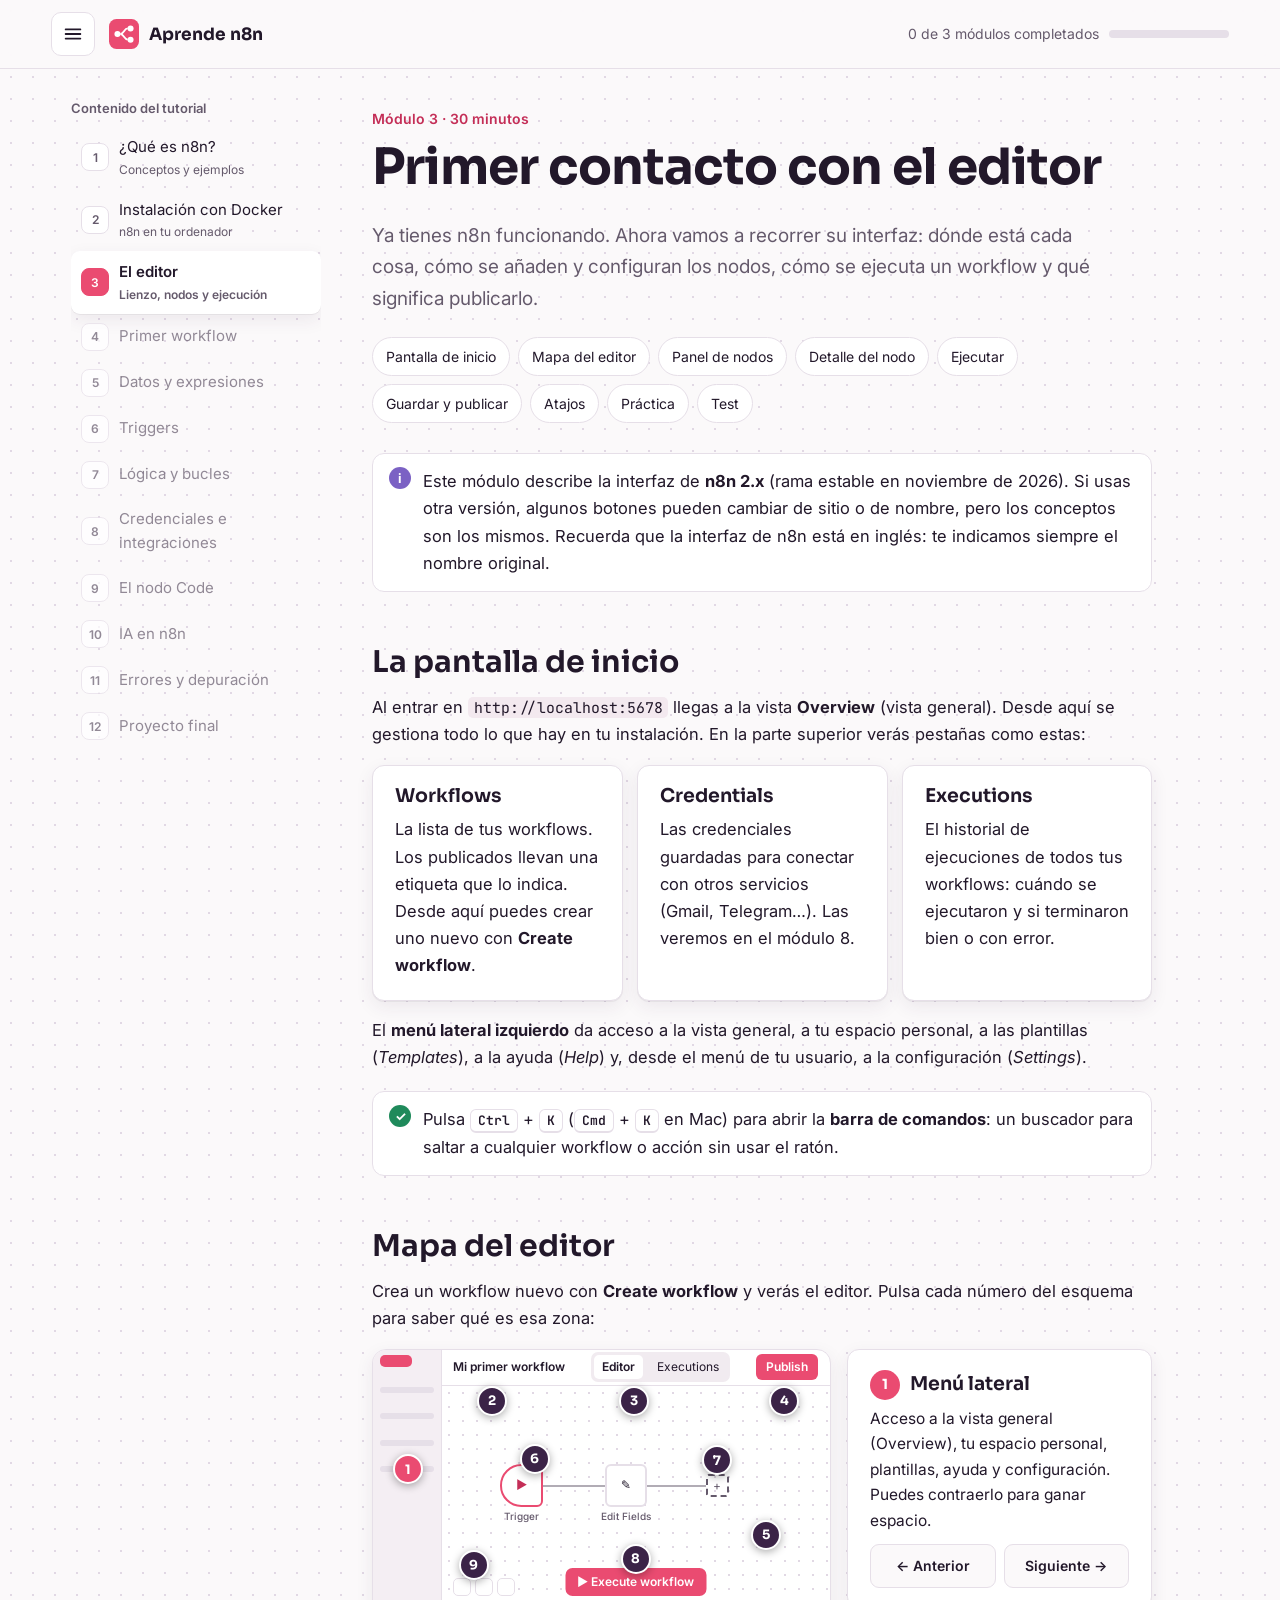
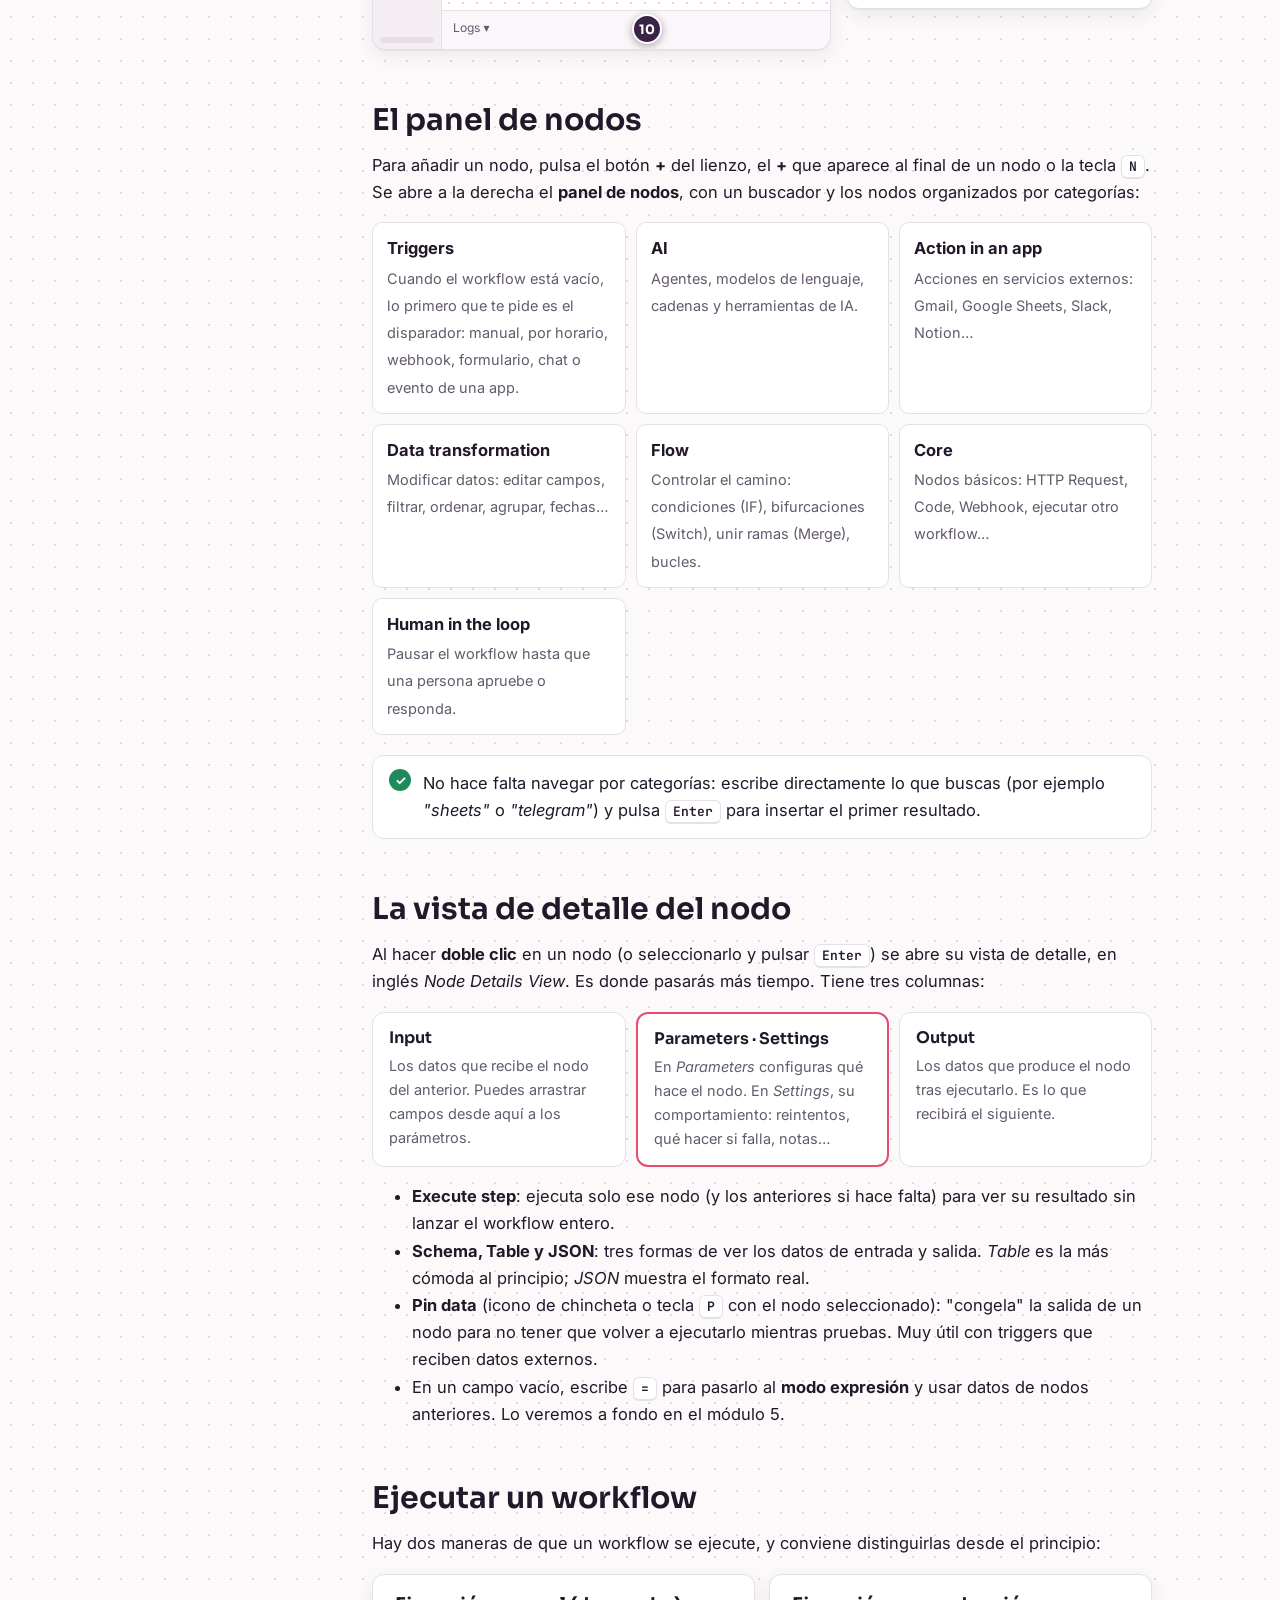
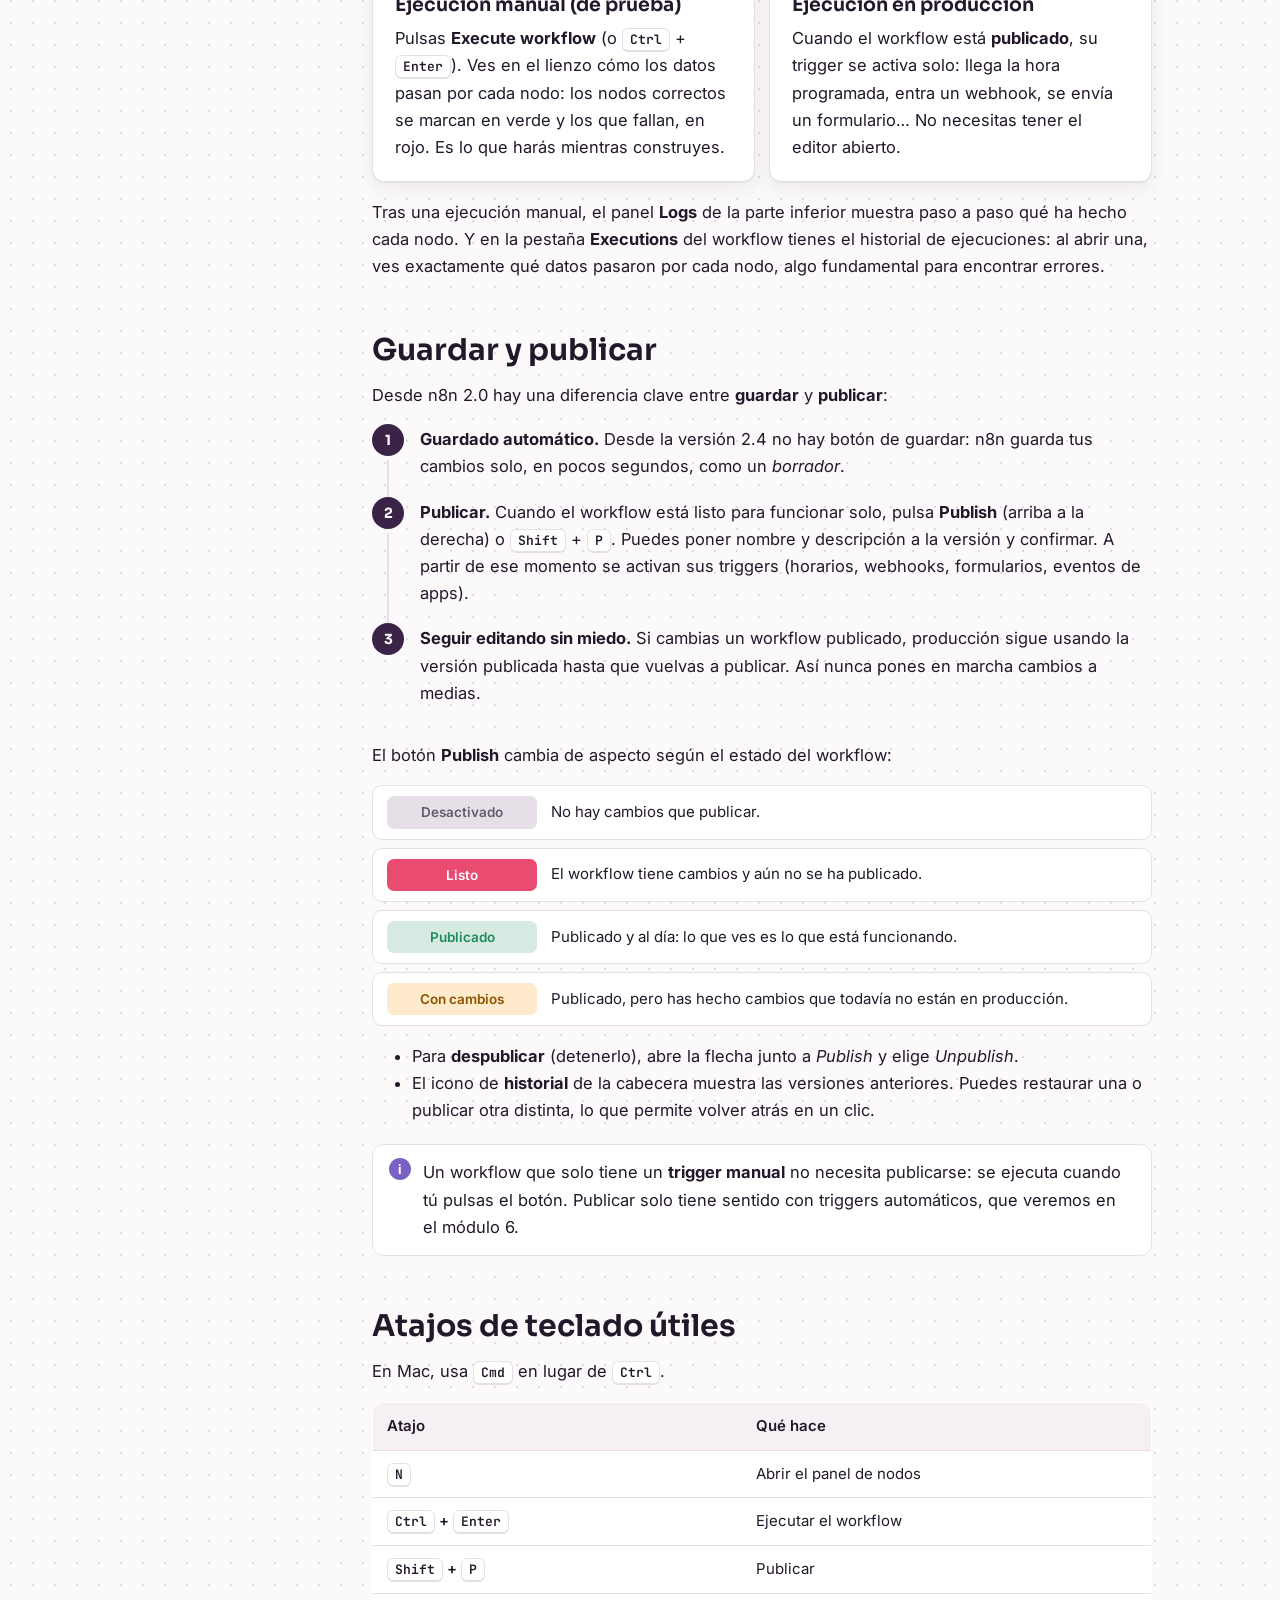
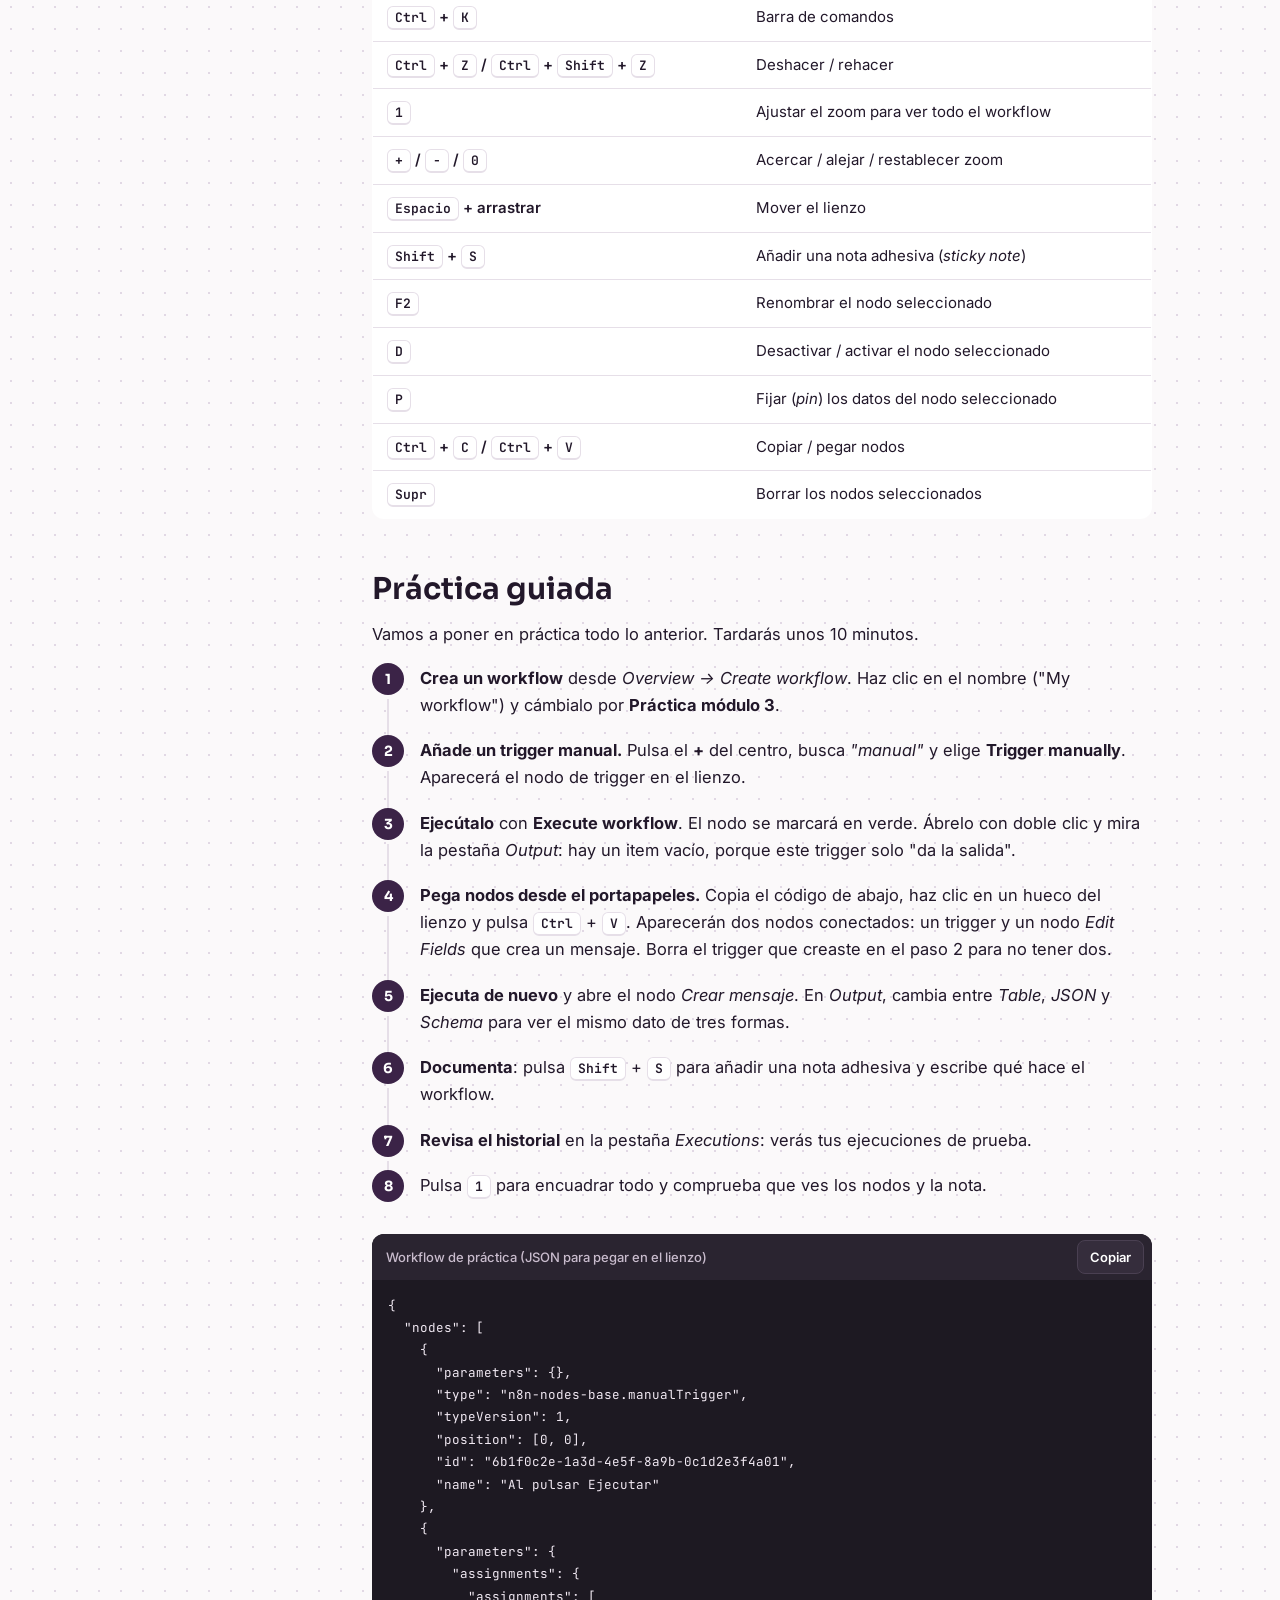
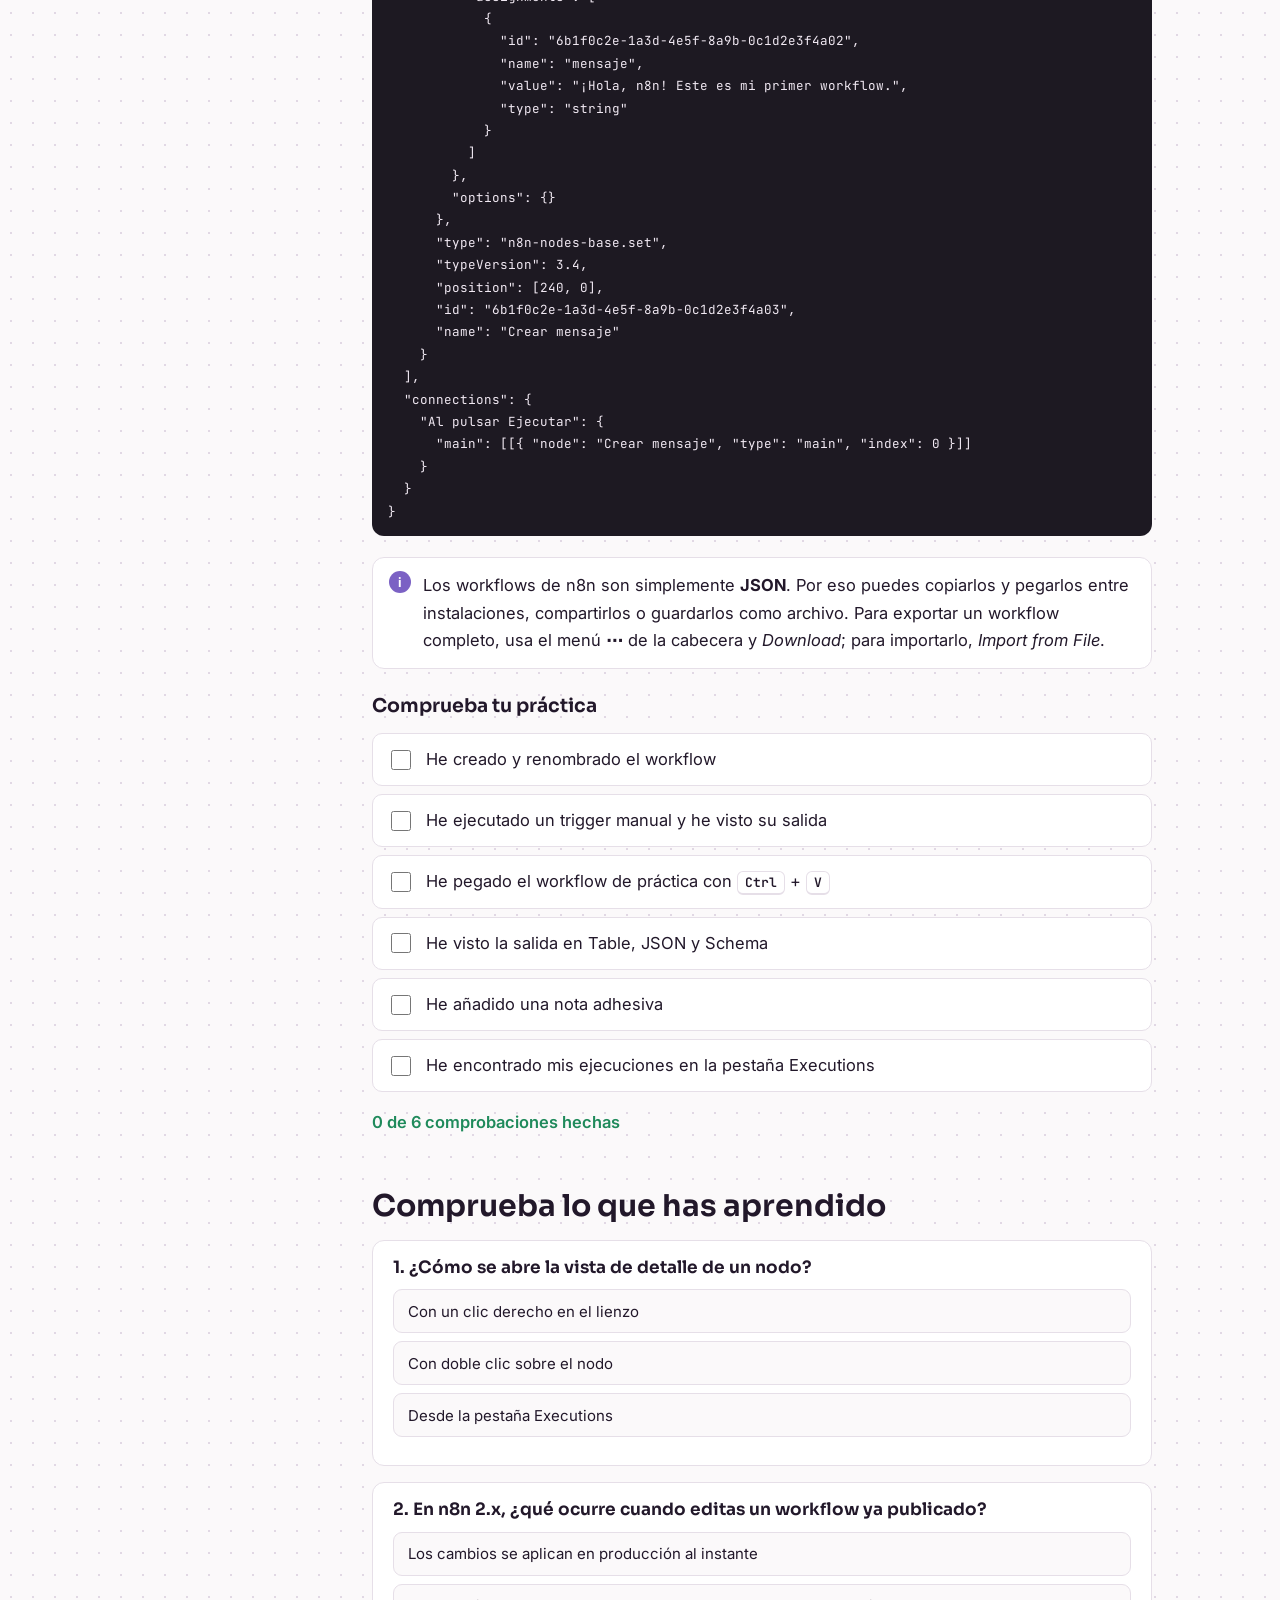
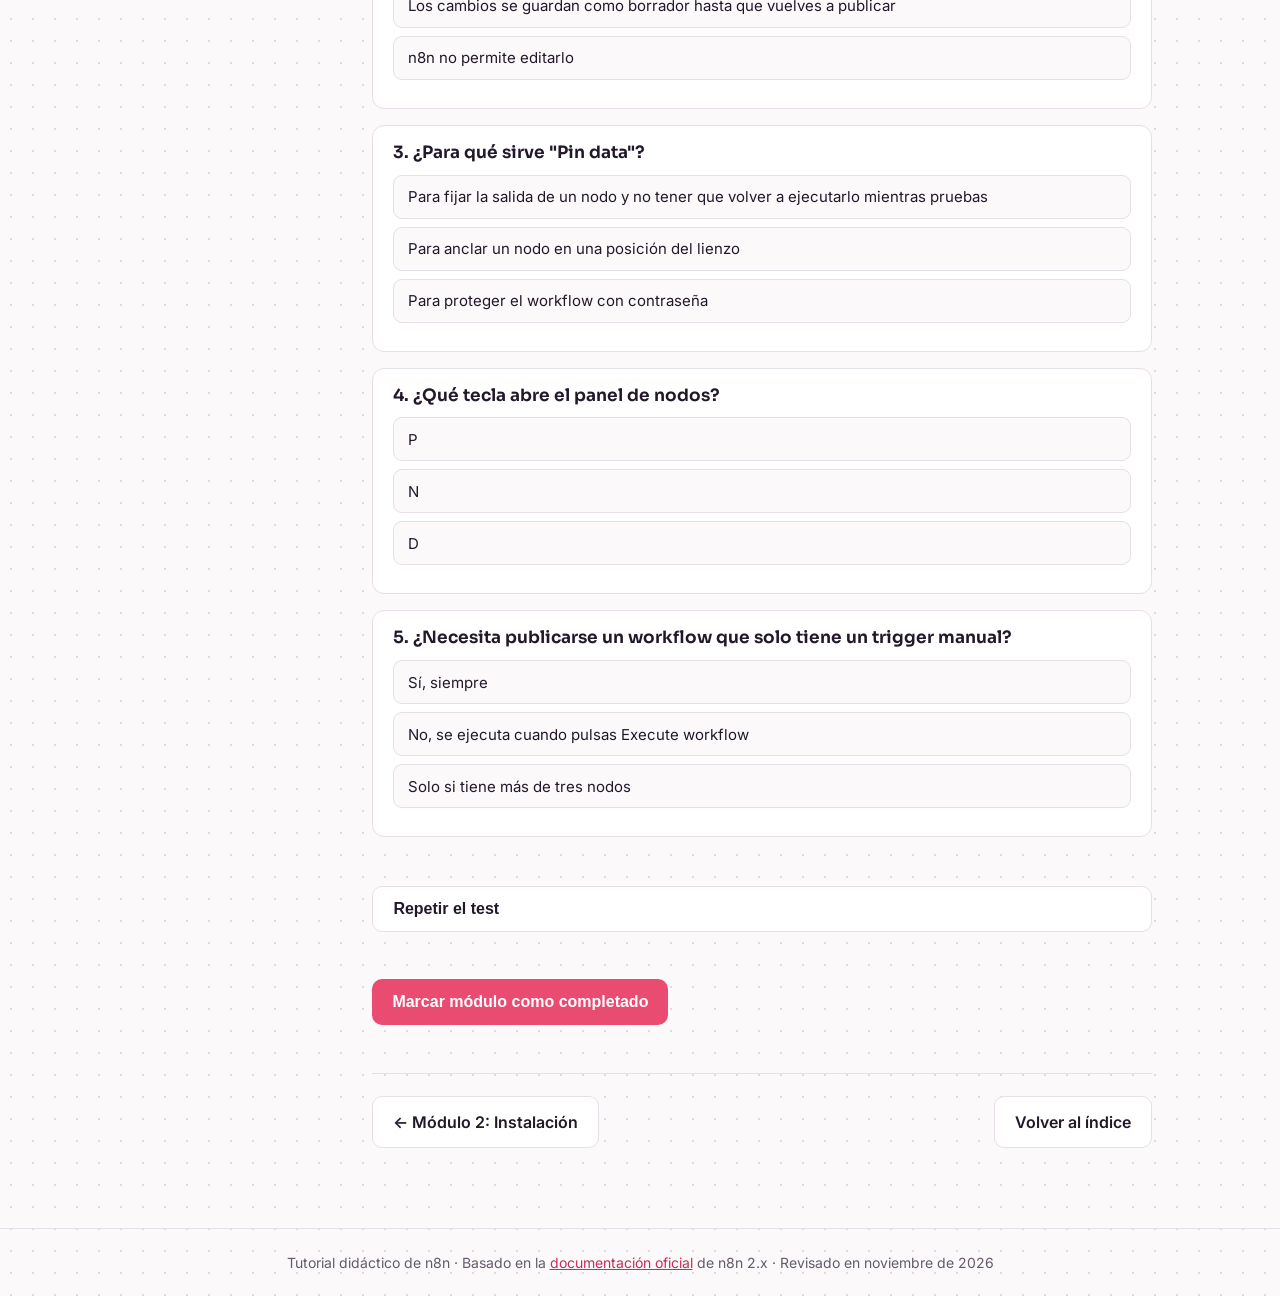
==== modulos/03-el-editor.html @ c06b19f3 "primer commit modulos 1, 2 y 3" ====
<!DOCTYPE html>
<html lang="es">
<head>
<meta charset="utf-8">
<meta name="viewport" content="width=device-width, initial-scale=1">
<title>Módulo 3 · El editor de n8n</title>
<link rel="preconnect" href="https://fonts.googleapis.com">
<link rel="stylesheet" href="https://fonts.googleapis.com/css2?family=Inter:wght@400;500;600&family=JetBrains+Mono:wght@400;500&family=Sora:wght@600;700&display=swap">
<link rel="stylesheet" href="../css/estilos.css">
</head>
<body data-page="m3" data-root="../">
<header class="top">
  <a class="logo" href="../index.html" aria-label="Inicio del tutorial">
    <svg viewBox="0 0 32 32" aria-hidden="true"><rect width="32" height="32" rx="8" fill="#ea4b71"/><circle cx="9" cy="16" r="3.2" fill="#fff"/><circle cx="23" cy="10" r="3.2" fill="#fff"/><circle cx="23" cy="22" r="3.2" fill="#fff"/><path d="M12 16c4 0 4-6 8-6M12 16c4 0 4 6 8 6" stroke="#fff" stroke-width="2" fill="none"/></svg>
    Aprende n8n
  </a>
  <div class="prog"><span>0 módulos completados</span><div class="bar"><i></i></div></div>
</header>

<div class="wrap">
  <nav class="side" id="indice" aria-label="Módulos"></nav>
  <main>
    <span class="kicker">Módulo 3 · 30 minutos</span>
    <h1>Primer contacto con el editor</h1>
    <p class="lead">Ya tienes n8n funcionando. Ahora vamos a recorrer su interfaz: dónde está cada cosa, cómo se añaden y configuran los nodos, cómo se ejecuta un workflow y qué significa publicarlo.</p>
    <nav class="toc" aria-label="En esta página">
      <a href="#inicio">Pantalla de inicio</a><a href="#mapa">Mapa del editor</a><a href="#nodos">Panel de nodos</a><a href="#detalle">Detalle del nodo</a><a href="#ejecutar">Ejecutar</a><a href="#publicar">Guardar y publicar</a><a href="#atajos">Atajos</a><a href="#practica">Práctica</a><a href="#test">Test</a>
    </nav>

    <div class="note info"><p>Este módulo describe la interfaz de <strong>n8n 2.x</strong> (rama estable en noviembre de 2026). Si usas otra versión, algunos botones pueden cambiar de sitio o de nombre, pero los conceptos son los mismos. Recuerda que la interfaz de n8n está en inglés: te indicamos siempre el nombre original.</p></div>

    <h2 id="inicio">La pantalla de inicio</h2>
    <p>Al entrar en <code>http://localhost:5678</code> llegas a la vista <strong>Overview</strong> (vista general). Desde aquí se gestiona todo lo que hay en tu instalación. En la parte superior verás pestañas como estas:</p>
    <div class="grid">
      <div class="card"><h3 style="margin-top:0">Workflows</h3><p style="margin:0">La lista de tus workflows. Los publicados llevan una etiqueta que lo indica. Desde aquí puedes crear uno nuevo con <strong>Create workflow</strong>.</p></div>
      <div class="card"><h3 style="margin-top:0">Credentials</h3><p style="margin:0">Las credenciales guardadas para conectar con otros servicios (Gmail, Telegram…). Las veremos en el módulo 8.</p></div>
      <div class="card"><h3 style="margin-top:0">Executions</h3><p style="margin:0">El historial de ejecuciones de todos tus workflows: cuándo se ejecutaron y si terminaron bien o con error.</p></div>
    </div>
    <p>El <strong>menú lateral izquierdo</strong> da acceso a la vista general, a tu espacio personal, a las plantillas (<em>Templates</em>), a la ayuda (<em>Help</em>) y, desde el menú de tu usuario, a la configuración (<em>Settings</em>).</p>
    <div class="note tip"><p>Pulsa <kbd>Ctrl</kbd> + <kbd>K</kbd> (<kbd>Cmd</kbd> + <kbd>K</kbd> en Mac) para abrir la <strong>barra de comandos</strong>: un buscador para saltar a cualquier workflow o acción sin usar el ratón.</p></div>

    <h2 id="mapa">Mapa del editor</h2>
    <p>Crea un workflow nuevo con <strong>Create workflow</strong> y verás el editor. Pulsa cada número del esquema para saber qué es esa zona:</p>
    <div class="ed-wrap">
      <div class="ed" id="editor-mapa" aria-label="Esquema del editor de n8n">
        <div class="sb" aria-hidden="true"><i></i><i></i><i></i><i></i><i></i><i style="margin-top:auto"></i></div>
        <div class="hd" aria-hidden="true"><span class="nm">Mi primer workflow</span><span class="tb"><span>Editor</span><span>Executions</span></span><span class="pub">Publish</span></div>
        <div class="cv" aria-hidden="true">
          <span class="ln" style="left:26%;top:44.5%;width:16%"></span>
          <span class="ln" style="left:53%;top:44.5%;width:15%"></span>
          <span class="nd tr" style="left:15%;top:35%">▶<small>Trigger</small></span>
          <span class="nd" style="left:42%;top:35%">✎<small>Edit Fields</small></span>
          <span class="plus" style="left:68%;top:39.3%">+</span>
          <span class="zm"><i></i><i></i><i></i></span>
          <span class="run">▶ Execute workflow</span>
        </div>
        <div class="lg" aria-hidden="true">Logs ▾</div>
      </div>
      <div class="ed-info card" id="editor-info" aria-live="polite"></div>
    </div>

    <h2 id="nodos">El panel de nodos</h2>
    <p>Para añadir un nodo, pulsa el botón <strong>+</strong> del lienzo, el <strong>+</strong> que aparece al final de un nodo o la tecla <kbd>N</kbd>. Se abre a la derecha el <strong>panel de nodos</strong>, con un buscador y los nodos organizados por categorías:</p>
    <div class="cats">
      <div><strong>Triggers</strong><span>Cuando el workflow está vacío, lo primero que te pide es el disparador: manual, por horario, webhook, formulario, chat o evento de una app.</span></div>
      <div><strong>AI</strong><span>Agentes, modelos de lenguaje, cadenas y herramientas de IA.</span></div>
      <div><strong>Action in an app</strong><span>Acciones en servicios externos: Gmail, Google Sheets, Slack, Notion…</span></div>
      <div><strong>Data transformation</strong><span>Modificar datos: editar campos, filtrar, ordenar, agrupar, fechas…</span></div>
      <div><strong>Flow</strong><span>Controlar el camino: condiciones (IF), bifurcaciones (Switch), unir ramas (Merge), bucles.</span></div>
      <div><strong>Core</strong><span>Nodos básicos: HTTP Request, Code, Webhook, ejecutar otro workflow…</span></div>
      <div><strong>Human in the loop</strong><span>Pausar el workflow hasta que una persona apruebe o responda.</span></div>
    </div>
    <div class="note tip"><p>No hace falta navegar por categorías: escribe directamente lo que buscas (por ejemplo <em>"sheets"</em> o <em>"telegram"</em>) y pulsa <kbd>Enter</kbd> para insertar el primer resultado.</p></div>

    <h2 id="detalle">La vista de detalle del nodo</h2>
    <p>Al hacer <strong>doble clic</strong> en un nodo (o seleccionarlo y pulsar <kbd>Enter</kbd>) se abre su vista de detalle, en inglés <em>Node Details View</em>. Es donde pasarás más tiempo. Tiene tres columnas:</p>
    <div class="ndv">
      <div><h4>Input</h4><p>Los datos que recibe el nodo del anterior. Puedes arrastrar campos desde aquí a los parámetros.</p></div>
      <div><h4>Parameters · Settings</h4><p>En <em>Parameters</em> configuras qué hace el nodo. En <em>Settings</em>, su comportamiento: reintentos, qué hacer si falla, notas…</p></div>
      <div><h4>Output</h4><p>Los datos que produce el nodo tras ejecutarlo. Es lo que recibirá el siguiente.</p></div>
    </div>
    <ul>
      <li><strong>Execute step</strong>: ejecuta solo ese nodo (y los anteriores si hace falta) para ver su resultado sin lanzar el workflow entero.</li>
      <li><strong>Schema, Table y JSON</strong>: tres formas de ver los datos de entrada y salida. <em>Table</em> es la más cómoda al principio; <em>JSON</em> muestra el formato real.</li>
      <li><strong>Pin data</strong> (icono de chincheta o tecla <kbd>P</kbd> con el nodo seleccionado): "congela" la salida de un nodo para no tener que volver a ejecutarlo mientras pruebas. Muy útil con triggers que reciben datos externos.</li>
      <li>En un campo vacío, escribe <kbd>=</kbd> para pasarlo al <strong>modo expresión</strong> y usar datos de nodos anteriores. Lo veremos a fondo en el módulo 5.</li>
    </ul>

    <h2 id="ejecutar">Ejecutar un workflow</h2>
    <p>Hay dos maneras de que un workflow se ejecute, y conviene distinguirlas desde el principio:</p>
    <div class="grid">
      <div class="card"><h3 style="margin-top:0">Ejecución manual (de prueba)</h3><p style="margin:0">Pulsas <strong>Execute workflow</strong> (o <kbd>Ctrl</kbd> + <kbd>Enter</kbd>). Ves en el lienzo cómo los datos pasan por cada nodo: los nodos correctos se marcan en verde y los que fallan, en rojo. Es lo que harás mientras construyes.</p></div>
      <div class="card"><h3 style="margin-top:0">Ejecución en producción</h3><p style="margin:0">Cuando el workflow está <strong>publicado</strong>, su trigger se activa solo: llega la hora programada, entra un webhook, se envía un formulario… No necesitas tener el editor abierto.</p></div>
    </div>
    <p>Tras una ejecución manual, el panel <strong>Logs</strong> de la parte inferior muestra paso a paso qué ha hecho cada nodo. Y en la pestaña <strong>Executions</strong> del workflow tienes el historial de ejecuciones: al abrir una, ves exactamente qué datos pasaron por cada nodo, algo fundamental para encontrar errores.</p>

    <h2 id="publicar">Guardar y publicar</h2>
    <p>Desde n8n 2.0 hay una diferencia clave entre <strong>guardar</strong> y <strong>publicar</strong>:</p>
    <ol class="steps">
      <li><strong>Guardado automático.</strong> Desde la versión 2.4 no hay botón de guardar: n8n guarda tus cambios solo, en pocos segundos, como un <em>borrador</em>.</li>
      <li><strong>Publicar.</strong> Cuando el workflow está listo para funcionar solo, pulsa <strong>Publish</strong> (arriba a la derecha) o <kbd>Shift</kbd> + <kbd>P</kbd>. Puedes poner nombre y descripción a la versión y confirmar. A partir de ese momento se activan sus triggers (horarios, webhooks, formularios, eventos de apps).</li>
      <li><strong>Seguir editando sin miedo.</strong> Si cambias un workflow publicado, producción sigue usando la versión publicada hasta que vuelvas a publicar. Así nunca pones en marcha cambios a medias.</li>
    </ol>
    <p>El botón <strong>Publish</strong> cambia de aspecto según el estado del workflow:</p>
    <div class="states">
      <div><em class="st-off">Desactivado</em><span>No hay cambios que publicar.</span></div>
      <div><em class="st-on">Listo</em><span>El workflow tiene cambios y aún no se ha publicado.</span></div>
      <div><em class="st-ok">Publicado</em><span>Publicado y al día: lo que ves es lo que está funcionando.</span></div>
      <div><em class="st-ch">Con cambios</em><span>Publicado, pero has hecho cambios que todavía no están en producción.</span></div>
    </div>
    <ul>
      <li>Para <strong>despublicar</strong> (detenerlo), abre la flecha junto a <em>Publish</em> y elige <em>Unpublish</em>.</li>
      <li>El icono de <strong>historial</strong> de la cabecera muestra las versiones anteriores. Puedes restaurar una o publicar otra distinta, lo que permite volver atrás en un clic.</li>
    </ul>
    <div class="note info"><p>Un workflow que solo tiene un <strong>trigger manual</strong> no necesita publicarse: se ejecuta cuando tú pulsas el botón. Publicar solo tiene sentido con triggers automáticos, que veremos en el módulo 6.</p></div>

    <h2 id="atajos">Atajos de teclado útiles</h2>
    <p>En Mac, usa <kbd>Cmd</kbd> en lugar de <kbd>Ctrl</kbd>.</p>
    <div class="scroll">
    <table class="stack">
      <thead><tr><th>Atajo</th><th>Qué hace</th></tr></thead>
      <tbody>
        <tr><td><kbd>N</kbd></td><td>Abrir el panel de nodos</td></tr>
        <tr><td><kbd>Ctrl</kbd> + <kbd>Enter</kbd></td><td>Ejecutar el workflow</td></tr>
        <tr><td><kbd>Shift</kbd> + <kbd>P</kbd></td><td>Publicar</td></tr>
        <tr><td><kbd>Ctrl</kbd> + <kbd>K</kbd></td><td>Barra de comandos</td></tr>
        <tr><td><kbd>Ctrl</kbd> + <kbd>Z</kbd> / <kbd>Ctrl</kbd> + <kbd>Shift</kbd> + <kbd>Z</kbd></td><td>Deshacer / rehacer</td></tr>
        <tr><td><kbd>1</kbd></td><td>Ajustar el zoom para ver todo el workflow</td></tr>
        <tr><td><kbd>+</kbd> / <kbd>-</kbd> / <kbd>0</kbd></td><td>Acercar / alejar / restablecer zoom</td></tr>
        <tr><td><kbd>Espacio</kbd> + arrastrar</td><td>Mover el lienzo</td></tr>
        <tr><td><kbd>Shift</kbd> + <kbd>S</kbd></td><td>Añadir una nota adhesiva (<em>sticky note</em>)</td></tr>
        <tr><td><kbd>F2</kbd></td><td>Renombrar el nodo seleccionado</td></tr>
        <tr><td><kbd>D</kbd></td><td>Desactivar / activar el nodo seleccionado</td></tr>
        <tr><td><kbd>P</kbd></td><td>Fijar (<em>pin</em>) los datos del nodo seleccionado</td></tr>
        <tr><td><kbd>Ctrl</kbd> + <kbd>C</kbd> / <kbd>Ctrl</kbd> + <kbd>V</kbd></td><td>Copiar / pegar nodos</td></tr>
        <tr><td><kbd>Supr</kbd></td><td>Borrar los nodos seleccionados</td></tr>
      </tbody>
    </table>
    </div>

    <h2 id="practica">Práctica guiada</h2>
    <p>Vamos a poner en práctica todo lo anterior. Tardarás unos 10 minutos.</p>
    <ol class="steps">
      <li><strong>Crea un workflow</strong> desde <em>Overview → Create workflow</em>. Haz clic en el nombre ("My workflow") y cámbialo por <strong>Práctica módulo 3</strong>.</li>
      <li><strong>Añade un trigger manual.</strong> Pulsa el <strong>+</strong> del centro, busca <em>"manual"</em> y elige <strong>Trigger manually</strong>. Aparecerá el nodo de trigger en el lienzo.</li>
      <li><strong>Ejecútalo</strong> con <strong>Execute workflow</strong>. El nodo se marcará en verde. Ábrelo con doble clic y mira la pestaña <em>Output</em>: hay un item vacío, porque este trigger solo "da la salida".</li>
      <li><strong>Pega nodos desde el portapapeles.</strong> Copia el código de abajo, haz clic en un hueco del lienzo y pulsa <kbd>Ctrl</kbd> + <kbd>V</kbd>. Aparecerán dos nodos conectados: un trigger y un nodo <em>Edit Fields</em> que crea un mensaje. Borra el trigger que creaste en el paso 2 para no tener dos.</li>
      <li><strong>Ejecuta de nuevo</strong> y abre el nodo <em>Crear mensaje</em>. En <em>Output</em>, cambia entre <em>Table</em>, <em>JSON</em> y <em>Schema</em> para ver el mismo dato de tres formas.</li>
      <li><strong>Documenta</strong>: pulsa <kbd>Shift</kbd> + <kbd>S</kbd> para añadir una nota adhesiva y escribe qué hace el workflow.</li>
      <li><strong>Revisa el historial</strong> en la pestaña <em>Executions</em>: verás tus ejecuciones de prueba.</li>
      <li>Pulsa <kbd>1</kbd> para encuadrar todo y comprueba que ves los nodos y la nota.</li>
    </ol>
    <div class="code"><div class="h">Workflow de práctica (JSON para pegar en el lienzo)<button class="copy" type="button">Copiar</button></div><pre><code>{
  "nodes": [
    {
      "parameters": {},
      "type": "n8n-nodes-base.manualTrigger",
      "typeVersion": 1,
      "position": [0, 0],
      "id": "6b1f0c2e-1a3d-4e5f-8a9b-0c1d2e3f4a01",
      "name": "Al pulsar Ejecutar"
    },
    {
      "parameters": {
        "assignments": {
          "assignments": [
            {
              "id": "6b1f0c2e-1a3d-4e5f-8a9b-0c1d2e3f4a02",
              "name": "mensaje",
              "value": "¡Hola, n8n! Este es mi primer workflow.",
              "type": "string"
            }
          ]
        },
        "options": {}
      },
      "type": "n8n-nodes-base.set",
      "typeVersion": 3.4,
      "position": [240, 0],
      "id": "6b1f0c2e-1a3d-4e5f-8a9b-0c1d2e3f4a03",
      "name": "Crear mensaje"
    }
  ],
  "connections": {
    "Al pulsar Ejecutar": {
      "main": [[{ "node": "Crear mensaje", "type": "main", "index": 0 }]]
    }
  }
}</code></pre></div>
    <div class="note info"><p>Los workflows de n8n son simplemente <strong>JSON</strong>. Por eso puedes copiarlos y pegarlos entre instalaciones, compartirlos o guardarlos como archivo. Para exportar un workflow completo, usa el menú <strong>⋯</strong> de la cabecera y <em>Download</em>; para importarlo, <em>Import from File</em>.</p></div>

    <h3>Comprueba tu práctica</h3>
    <ul class="check" id="checklist">
      <li><label><input type="checkbox"><span>He creado y renombrado el workflow</span></label></li>
      <li><label><input type="checkbox"><span>He ejecutado un trigger manual y he visto su salida</span></label></li>
      <li><label><input type="checkbox"><span>He pegado el workflow de práctica con <kbd>Ctrl</kbd> + <kbd>V</kbd></span></label></li>
      <li><label><input type="checkbox"><span>He visto la salida en Table, JSON y Schema</span></label></li>
      <li><label><input type="checkbox"><span>He añadido una nota adhesiva</span></label></li>
      <li><label><input type="checkbox"><span>He encontrado mis ejecuciones en la pestaña Executions</span></label></li>
    </ul>
    <p class="check-msg" id="check-msg" aria-live="polite"></p>

    <h2 id="test">Comprueba lo que has aprendido</h2>
    <div id="quiz" class="quiz"></div>

    <button class="btn done-btn" type="button" data-marcar>Marcar módulo como completado</button>

    <nav class="pager" aria-label="Navegación entre módulos">
      <a class="btn ghost" href="02-instalacion-docker.html">← Módulo 2: Instalación</a>
      <a class="btn ghost" href="../index.html">Volver al índice</a>
    </nav>
  </main>
</div>
<footer>Tutorial didáctico de n8n · Basado en la <a href="https://docs.n8n.io/">documentación oficial</a> de n8n 2.x · Revisado en noviembre de 2026</footer>

<script>
window.QUIZ = [
  { p: '¿Cómo se abre la vista de detalle de un nodo?', o: ['Con un clic derecho en el lienzo', 'Con doble clic sobre el nodo', 'Desde la pestaña Executions'], c: 1, e: 'Doble clic (o seleccionarlo y pulsar Enter) abre la vista de detalle con Input, Parameters y Output.' },
  { p: 'En n8n 2.x, ¿qué ocurre cuando editas un workflow ya publicado?', o: ['Los cambios se aplican en producción al instante', 'Los cambios se guardan como borrador hasta que vuelves a publicar', 'n8n no permite editarlo'], c: 1, e: 'Guardar y publicar están separados: producción usa la versión publicada hasta que publiques otra.' },
  { p: '¿Para qué sirve "Pin data"?', o: ['Para fijar la salida de un nodo y no tener que volver a ejecutarlo mientras pruebas', 'Para anclar un nodo en una posición del lienzo', 'Para proteger el workflow con contraseña'], c: 0, e: 'Fijar datos es muy útil para probar los nodos siguientes sin depender de servicios externos.' },
  { p: '¿Qué tecla abre el panel de nodos?', o: ['P', 'N', 'D'], c: 1, e: 'N abre el panel de nodos. P fija datos y D desactiva el nodo seleccionado.' },
  { p: '¿Necesita publicarse un workflow que solo tiene un trigger manual?', o: ['Sí, siempre', 'No, se ejecuta cuando pulsas Execute workflow', 'Solo si tiene más de tres nodos'], c: 1, e: 'Publicar activa triggers automáticos (horarios, webhooks, formularios…). Con un trigger manual no hace falta.' }
];
</script>
<script src="../js/main.js"></script>
<script>
{
  const ZONAS = [
    { x: 7.5, y: 40, t: 'Menú lateral', d: 'Acceso a la vista general (Overview), tu espacio personal, plantillas, ayuda y configuración. Puedes contraerlo para ganar espacio.' },
    { x: 26, y: 17, t: 'Nombre del workflow', d: 'Haz clic para renombrarlo. A su lado puedes añadir etiquetas (tags) para organizar tus workflows.' },
    { x: 57, y: 17, t: 'Editor y Executions', d: 'Editor es el lienzo donde construyes. Executions muestra el historial de ejecuciones de este workflow con los datos de cada nodo.' },
    { x: 90, y: 17, t: 'Publish e historial', d: 'Publish pone el workflow en producción (atajo Shift + P). La flecha de al lado permite despublicar, y el icono de historial muestra las versiones anteriores.' },
    { x: 86, y: 62, t: 'El lienzo (canvas)', d: 'La cuadrícula de puntos donde colocas y conectas los nodos. Muévelo con Espacio + arrastrar y haz zoom con Ctrl + rueda del ratón.' },
    { x: 35.4, y: 36.5, t: 'Un nodo', d: 'Cada bloque del workflow. El de borde redondeado a la izquierda es un trigger. Doble clic para abrir su configuración; pasa el ratón por encima para ver botones rápidos (ejecutar, desactivar, borrar).' },
    { x: 75.4, y: 37, t: 'Añadir un nodo', d: 'El + abre el panel de nodos para añadir el siguiente paso. También puedes arrastrar desde el punto de salida de un nodo o pulsar N.' },
    { x: 57.5, y: 70, t: 'Execute workflow', d: 'Ejecuta el workflow de forma manual para probarlo (Ctrl + Enter). Los nodos se marcan en verde si funcionan o en rojo si fallan.' },
    { x: 22, y: 72, t: 'Controles de zoom', d: 'Ajustar a la pantalla, acercar, alejar y ordenar los nodos automáticamente. Con la tecla 1 encuadras todo el workflow.' },
    { x: 60, y: 93.5, t: 'Panel Logs', d: 'Se despliega tras una ejecución y muestra, paso a paso, qué ha hecho cada nodo y cuánto ha tardado. Ideal para encontrar errores.' }
  ];
  const mapa = document.getElementById('editor-mapa');
  const info = document.getElementById('editor-info');
  let actual = 0;
  mapa.insertAdjacentHTML('beforeend', ZONAS.map((z, i) =>
    `<button class="hot${i === 0 ? ' pulse' : ''}" type="button" style="left:${z.x}%;top:${z.y}%" aria-label="${i + 1}: ${z.t}" aria-pressed="false" data-i="${i}">${i + 1}</button>`).join(''));
  const botones = [...mapa.querySelectorAll('.hot')];
  const mostrar = i => {
    actual = (i + ZONAS.length) % ZONAS.length;
    botones.forEach((b, j) => { b.setAttribute('aria-pressed', j === actual); b.classList.remove('pulse'); });
    const z = ZONAS[actual];
    info.innerHTML = `<h3><b>${actual + 1}</b>${z.t}</h3><p>${z.d}</p>
      <div class="nav"><button type="button" data-mv="-1">← Anterior</button><button type="button" data-mv="1">Siguiente →</button></div>`;
  };
  mapa.addEventListener('click', e => { const b = e.target.closest('.hot'); if (b) mostrar(+b.dataset.i); });
  info.addEventListener('click', e => { const b = e.target.closest('[data-mv]'); if (b) mostrar(actual + +b.dataset.mv); });
  mostrar(0);
  botones[0].classList.add('pulse');
}
</script>
</body>
</html>
---- css/estilos.css ----
/*
VOICE: profesor cercano y claro; frases cortas, paso a paso, sin jerga innecesaria.
IDEA: la web se comporta como el lienzo del editor de n8n: fondo de puntos, tarjetas-nodo unidas por conexiones.
PICTURE: diagramas de nodos con datos que viajan por las conexiones (inicio y ejemplos del módulo 1).
COLOUR and TYPE: coral n8n #ea4b71 dominante, ciruela profunda de apoyo, ámbar como acento; Sora para títulos, Inter para texto, JetBrains Mono para código.
LAYOUT: menú lateral con el índice + columna de lectura de 760px; en móvil el índice pasa a una fila desplazable arriba.
*/
:root{
  color-scheme:light dark;
  --bg:light-dark(#fbf9fa,#17141b);
  --panel:light-dark(#ffffff,#221e28);
  --ink:light-dark(#22182a,#f2ecf4);
  --muted:light-dark(#655a6c,#b5aabb);
  --line:light-dark(#e6dfe8,#3a3342);
  --dot:light-dark(#e1d8e4,#2d2734);
  --coral:#ea4b71;
  --coral-ink:light-dark(#c42e57,#ff7f9e);
  --plum:light-dark(#3b2347,#2b1c33);
  --amber:#ffb547;
  --ok:light-dark(#1f8a5b,#5fd39c);
  --code-bg:#1d1922;
  --code-ink:#f1e9f3;
  --r:12px;
  --sh:0 1px 0 light-dark(#0000000d,#0000004d),0 6px 18px light-dark(#3b234714,#00000040);
}
:root[data-theme=light]{color-scheme:light}
:root[data-theme=dark]{color-scheme:dark}
*{box-sizing:border-box;min-width:0}
html{scroll-padding-top:72px;scroll-behavior:smooth}
body{margin:0;background:var(--bg);color:var(--ink);font:16.5px/1.65 "Inter",system-ui,sans-serif;overflow-x:clip;
  background-image:radial-gradient(var(--dot) 1.2px,transparent 1.3px);background-size:22px 22px}
h1,h2,h3{font-family:"Sora","Inter",sans-serif;line-height:1.1;text-wrap:balance;margin:0 0 .5em}
h1{font-size:clamp(32px,5vw,50px);font-weight:700;letter-spacing:-.02em}
h2{font-size:clamp(24px,3vw,30px);font-weight:650;margin-top:1.8em}
h3{font-size:19px;font-weight:650;margin-top:1.4em}
p{margin:0 0 1em}
a{color:var(--coral-ink)}
code{font:.9em "JetBrains Mono",ui-monospace,monospace;background:light-dark(#f3e9ef,#2e2735);padding:.1em .35em;border-radius:5px;overflow-wrap:anywhere}
:focus-visible{outline:3px solid var(--amber);outline-offset:2px}

/* ---------- Estructura ---------- */
.top{position:sticky;top:0;z-index:30;display:flex;align-items:center;gap:14px;padding:12px max(4vw,16px);
  background:color-mix(in srgb,var(--bg) 88%,transparent);backdrop-filter:blur(8px);border-bottom:1px solid var(--line)}
.logo{display:flex;align-items:center;gap:10px;font:700 17px "Sora",sans-serif;color:var(--ink);text-decoration:none}
.logo svg{width:30px;height:30px}
.top .prog{margin-left:auto;display:flex;align-items:center;gap:10px;font-size:14px;color:var(--muted)}
.bar{width:120px;height:8px;border-radius:9px;background:var(--line);overflow:hidden}
.bar i{display:block;height:100%;width:0;background:var(--coral);transition:width .4s}
.wrap{display:grid;grid-template-columns:250px minmax(0,1fr);gap:clamp(20px,4vw,56px);max-width:1240px;margin:0 auto;padding:0 max(4vw,16px)}
.side{position:sticky;top:72px;align-self:start;padding:28px 0;max-height:calc(100vh - 72px);overflow:auto}
.side h4{font:600 13px "Inter",sans-serif;color:var(--muted);margin:0 0 10px}
.side ol{list-style:none;margin:0;padding:0;counter-reset:m}
.side li{counter-increment:m}
.side a,.side span{display:flex;gap:10px;align-items:center;padding:9px 10px;border-radius:9px;color:var(--ink);text-decoration:none;font-size:15px;min-height:44px}
.side a::before,.side span::before{content:counter(m);flex:none;display:grid;place-items:center;width:26px;height:26px;border-radius:8px;border:1.5px solid var(--line);font:600 12px "Inter",sans-serif;color:var(--muted);background:var(--panel)}
.side a:hover{background:var(--panel)}
.side a[aria-current]{background:var(--panel);box-shadow:var(--sh);font-weight:600}
.side a[aria-current]::before{background:var(--coral);border-color:var(--coral);color:#fff}
.side a.done::before{content:"✓";background:var(--ok);border-color:var(--ok);color:#fff}
.side span{color:var(--muted);opacity:.7}
.side small{display:block;font-size:12px;color:var(--muted)}
main{padding:36px 0 80px;max-width:780px}
.lead{font-size:19px;color:var(--muted);max-width:62ch}
.kicker{display:inline-block;font-weight:600;font-size:14px;color:var(--coral-ink);margin-bottom:10px}
.toc{display:flex;flex-wrap:wrap;gap:8px;padding:4px 0 10px;margin:18px 0 6px}
.toc a{padding:7px 13px;border-radius:99px;border:1px solid var(--line);background:var(--panel);color:var(--ink);text-decoration:none;font-size:14px}
.toc a:hover{border-color:var(--coral)}

/* ---------- Bloques ---------- */
.card{background:var(--panel);border:1px solid var(--line);border-radius:var(--r);padding:20px 22px;box-shadow:var(--sh)}
.note{border-radius:var(--r);padding:14px 18px 14px 50px;margin:1.2em 0;position:relative;background:var(--panel);border:1px solid var(--line)}
.note::before{position:absolute;left:16px;top:13px;width:22px;height:22px;border-radius:50%;display:grid;place-items:center;font:700 13px "Inter",sans-serif;color:#fff}
.note.info::before{content:"i";background:#7b61c4}
.note.tip::before{content:"✓";background:var(--ok)}
.note.warn{border-color:color-mix(in srgb,var(--amber) 60%,var(--line))}
.note.warn::before{content:"!";background:#d98a12}
.note p:last-child{margin:0}
.grid{display:grid;grid-template-columns:repeat(auto-fit,minmax(min(100%,220px),1fr));gap:14px;margin:1em 0}

/* Glosario */
.term{background:var(--panel);border:1px solid var(--line);border-radius:var(--r);padding:0;overflow:hidden}
.term summary{cursor:pointer;list-style:none;display:flex;align-items:center;gap:12px;padding:14px 16px;font-weight:600;min-height:52px}
.term summary::-webkit-details-marker{display:none}
.term summary i{flex:none;width:30px;height:30px;border-radius:9px;background:color-mix(in srgb,var(--coral) 14%,transparent);color:var(--coral-ink);display:grid;place-items:center;font:700 13px "Sora",sans-serif;font-style:normal}
.term summary::after{content:"+";margin-left:auto;color:var(--muted);font-size:20px}
.term[open] summary::after{content:"–"}
.term p{padding:0 16px 14px;margin:0;color:var(--muted);font-size:15px}

/* Tabla */
table{width:100%;border-collapse:collapse;font-size:15px;background:var(--panel);border-radius:var(--r);overflow:hidden;border:1px solid var(--line)}
th,td{padding:11px 14px;text-align:left;border-bottom:1px solid var(--line);vertical-align:top}
th{font-weight:600;background:light-dark(#f6eff3,#2a2430)}
td:first-child{font-weight:600}
.yes{color:var(--ok);font-weight:600}.no{color:var(--muted)}

/* Código */
.code{position:relative;margin:1em 0 1.3em;border-radius:var(--r);background:var(--code-bg);color:var(--code-ink);overflow:hidden}
.code .h{display:flex;align-items:center;justify-content:space-between;gap:8px;padding:6px 8px 6px 14px;background:#2a2430;font:500 13px "Inter",sans-serif;color:#c9bccd}
.code pre{margin:0;padding:14px 16px;overflow-x:auto;font:14px/1.6 "JetBrains Mono",ui-monospace,monospace}
.code pre code{background:none;padding:0;color:inherit;overflow-wrap:normal}
.copy{font:600 13px "Inter",sans-serif;border:1px solid #4a4052;background:#352d3c;color:#fff;border-radius:8px;padding:6px 12px;cursor:pointer;min-height:34px}
.copy:hover{background:var(--coral);border-color:var(--coral)}
.c{color:#8f8299}.k{color:#ff8fab}.s{color:#ffd28a}.v{color:#9fd9ff}

/* Explicación línea a línea */
.lines{list-style:none;padding:0;margin:0 0 1.4em;display:grid;gap:8px}
.lines li{display:grid;grid-template-columns:minmax(0,auto) minmax(0,1fr);gap:4px 14px;align-items:baseline;background:var(--panel);border:1px solid var(--line);border-radius:10px;padding:10px 14px;font-size:15px}
.lines code{white-space:nowrap}
@media(max-width:600px){.lines li{grid-template-columns:1fr}}

/* Pestañas */
.tabs{margin:1em 0 1.5em}
.tabs [role=tablist]{display:flex;gap:6px;flex-wrap:wrap;border-bottom:1px solid var(--line)}
.tabs [role=tab]{font:600 15px "Inter",sans-serif;background:none;border:0;border-bottom:3px solid transparent;color:var(--muted);padding:10px 14px;cursor:pointer;min-height:44px}
.tabs [role=tab][aria-selected=true]{color:var(--ink);border-color:var(--coral)}
.tabs [role=tabpanel]{padding-top:16px}
.tabs [hidden]{display:none}

/* Pasos */
.steps{list-style:none;padding:0;margin:1em 0;counter-reset:s}
.steps>li{counter-increment:s;position:relative;padding:0 0 18px 48px}
.steps>li::before{content:counter(s);position:absolute;left:0;top:-2px;width:32px;height:32px;border-radius:50%;background:var(--plum);color:#fff;display:grid;place-items:center;font:700 14px "Sora",sans-serif}
.steps>li::after{content:"";position:absolute;left:15px;top:34px;bottom:2px;width:2px;background:var(--line)}
.steps>li:last-child::after{display:none}

/* Acordeón problemas */
.faq details{border:1px solid var(--line);border-radius:10px;background:var(--panel);margin-bottom:8px}
.faq summary{cursor:pointer;padding:13px 16px;font-weight:600;min-height:48px}
.faq details>div{padding:0 16px 12px}

/* Checklist */
.check{list-style:none;padding:0;margin:1em 0;display:grid;gap:8px}
.check label{display:flex;gap:12px;align-items:center;padding:12px 14px;background:var(--panel);border:1px solid var(--line);border-radius:10px;cursor:pointer;min-height:48px}
.check input{width:20px;height:20px;accent-color:var(--coral);flex:none}
.check input:checked+span{text-decoration:line-through;color:var(--muted)}
.check-msg{font-weight:600;color:var(--ok);min-height:1.6em}

/* Quiz */
.quiz{display:grid;gap:16px;margin:1em 0}
.q{background:var(--panel);border:1px solid var(--line);border-radius:var(--r);padding:18px 20px}
.q h3{margin:0 0 12px;font-size:17px}
.q .opts{display:grid;gap:8px}
.q button{font:15px "Inter",sans-serif;text-align:left;padding:11px 14px;border-radius:9px;border:1.5px solid var(--line);background:var(--bg);color:var(--ink);cursor:pointer;min-height:44px}
.q button:hover:not(:disabled){border-color:var(--coral)}
.q button.right{border-color:var(--ok);background:color-mix(in srgb,var(--ok) 14%,var(--panel))}
.q button.wrong{border-color:#d34a4a;background:color-mix(in srgb,#d34a4a 12%,var(--panel))}
.q .fb{margin:10px 0 0;font-size:15px;color:var(--muted);min-height:0}
.score{font:600 17px "Sora",sans-serif}

/* Nodos (diagramas de ejemplo) */
.flow{display:flex;align-items:center;gap:0;overflow-x:auto;padding:22px 6px 16px;scroll-snap-type:x proximity}
.node{flex:none;width:128px;text-align:center;scroll-snap-align:start}
.node b{display:grid;place-items:center;width:64px;height:64px;margin:0 auto 8px;border-radius:16px;background:var(--panel);border:2px solid var(--line);box-shadow:var(--sh);font:700 15px "Sora",sans-serif;color:var(--ink);position:relative}
.node.trig b{border-radius:32px 16px 16px 32px;border-color:var(--coral);color:var(--coral-ink)}
.node.ai b{border-color:#8f6be8;color:light-dark(#6a45cf,#b9a2ff)}
.node span{display:block;font-size:13px;line-height:1.3;color:var(--muted)}
.node strong{display:block;font-size:14px;line-height:1.25;margin-bottom:2px}
.wire{flex:none;width:44px;height:2px;background:var(--line);position:relative;margin-top:-46px}
.wire::after{content:"";position:absolute;top:-4px;left:0;width:10px;height:10px;border-radius:50%;background:var(--coral);animation:viaja 2.4s linear infinite;animation-delay:var(--d,0s)}
@keyframes viaja{0%{left:-4px;opacity:0}15%{opacity:1}85%{opacity:1}100%{left:calc(100% - 6px);opacity:0}}
.example{margin:0 0 18px}
.example h3{margin:0 0 4px}
.example p{color:var(--muted);font-size:15.5px;margin:0}

/* Portada */
.hero{display:grid;grid-template-columns:minmax(0,1fr) minmax(0,1.1fr);gap:32px;align-items:center;padding:36px 0 10px}
.hero .fig{position:relative;min-height:340px;border-radius:18px;background:var(--plum);overflow:hidden;box-shadow:var(--sh)}
.hero .fig svg{position:absolute;inset:0;width:100%;height:100%}
.btn{display:inline-flex;align-items:center;gap:8px;padding:12px 20px;border-radius:10px;background:var(--coral);color:#fff;text-decoration:none;font-weight:600;min-height:46px;border:0;cursor:pointer;font-size:16px}
.btn:hover{filter:brightness(1.07)}
.btn.ghost{background:var(--panel);color:var(--ink);border:1px solid var(--line)}
.mods{display:grid;gap:10px;margin:1.2em 0}
.mod{display:grid;grid-template-columns:44px minmax(0,1fr) auto;gap:14px;align-items:center;padding:14px 16px;border-radius:var(--r);background:var(--panel);border:1px solid var(--line);text-decoration:none;color:var(--ink)}
a.mod:hover{border-color:var(--coral)}
.mod .n{width:44px;height:44px;border-radius:12px;display:grid;place-items:center;font:700 16px "Sora",sans-serif;background:color-mix(in srgb,var(--coral) 14%,transparent);color:var(--coral-ink)}
.mod p{margin:0;font-size:14.5px;color:var(--muted)}
.mod strong{display:block}
.mod .st{font-size:13px;color:var(--muted);white-space:nowrap}
.mod.soon{opacity:.62}
.mod.soon .n{background:var(--line);color:var(--muted)}
.mod.done .n{background:var(--ok);color:#fff}

.pager{display:flex;justify-content:space-between;gap:12px;flex-wrap:wrap;margin-top:48px;padding-top:22px;border-top:1px solid var(--line)}
.done-btn{margin-top:30px}
/* Mapa interactivo del editor (módulo 3) */
.ed-wrap{display:grid;grid-template-columns:minmax(0,1.5fr) minmax(0,1fr);gap:16px;align-items:start;margin:1em 0 1.5em}
.ed{position:relative;aspect-ratio:16/10.5;border-radius:14px;overflow:hidden;border:1px solid var(--line);box-shadow:var(--sh);
  background:var(--panel);display:grid;grid-template-columns:15% 1fr;grid-template-rows:12% 1fr 13%;font-size:clamp(8px,1.1vw,12px)}
.ed .sb{grid-row:1/4;background:light-dark(#f4eef3,#1c1820);border-right:1px solid var(--line);padding:8% 10%;display:flex;flex-direction:column;gap:7%}
.ed .sb i{display:block;height:6px;border-radius:4px;background:var(--line)}
.ed .sb i:first-child{width:60%;height:12px;background:var(--coral);border-radius:5px}
.ed .hd{display:flex;align-items:center;gap:4%;padding:0 3%;border-bottom:1px solid var(--line)}
.ed .hd .nm{font-weight:600;white-space:nowrap;overflow:hidden;text-overflow:ellipsis}
.ed .hd .tb{margin:0 auto;display:flex;gap:6px;background:light-dark(#f1ebf0,#2a2430);border-radius:7px;padding:3px}
.ed .hd .tb span{padding:2px 8px;border-radius:5px}
.ed .hd .tb span:first-child{background:var(--panel);font-weight:600}
.ed .hd .pub{background:var(--coral);color:#fff;border-radius:6px;padding:3px 10px;font-weight:600}
.ed .cv{position:relative;background-image:radial-gradient(var(--dot) 1.2px,transparent 1.3px);background-size:14px 14px}
.ed .nd{position:absolute;width:11%;aspect-ratio:1;border-radius:14%;background:var(--panel);border:2px solid var(--line);display:grid;place-items:center;font-weight:700}
.ed .nd.tr{border-radius:50% 14% 14% 50%;border-color:var(--coral);color:var(--coral-ink)}
.ed .nd small{position:absolute;top:108%;white-space:nowrap;font-weight:500;color:var(--muted)}
.ed .ln{position:absolute;height:2px;background:var(--muted);opacity:.5}
.ed .plus{position:absolute;width:6%;aspect-ratio:1;border:2px dashed var(--muted);border-radius:12%;display:grid;place-items:center;color:var(--muted)}
.ed .run{position:absolute;left:50%;bottom:6%;transform:translateX(-50%);background:var(--coral);color:#fff;border-radius:7px;padding:4px 12px;font-weight:600;white-space:nowrap}
.ed .zm{position:absolute;left:3%;bottom:6%;display:flex;gap:4px}
.ed .zm i{width:18px;height:18px;border-radius:5px;border:1px solid var(--line);background:var(--panel)}
.ed .lg{grid-column:2;border-top:1px solid var(--line);padding:2% 3%;color:var(--muted);background:light-dark(#faf6f9,#1f1b24)}
.hot{position:absolute;width:30px;height:30px;margin:-15px 0 0 -15px;border-radius:50%;border:2px solid #fff;background:var(--plum);color:#fff;font:700 13px "Sora",sans-serif;cursor:pointer;display:grid;place-items:center;box-shadow:0 2px 8px #0005;z-index:2;padding:0}
.hot[aria-pressed=true],.hot:hover{background:var(--coral)}
.hot.pulse{animation:latido 2s ease-in-out infinite}
@keyframes latido{0%,100%{box-shadow:0 0 0 0 #ea4b7166}50%{box-shadow:0 0 0 8px #ea4b7100}}
.ed-info{position:sticky;top:84px}
.ed-info h3{margin:0 0 6px;display:flex;gap:10px;align-items:center}
.ed-info h3 b{flex:none;width:30px;height:30px;border-radius:50%;background:var(--coral);color:#fff;display:grid;place-items:center;font-size:14px}
.ed-info p{margin:0 0 .6em;font-size:15.5px}
.ed-info .nav{display:flex;gap:8px;margin-top:10px}
.ed-info .nav button{flex:1;min-height:44px;border-radius:9px;border:1px solid var(--line);background:var(--bg);color:var(--ink);font:600 14px "Inter",sans-serif;cursor:pointer}
.ed-info .nav button:hover{border-color:var(--coral)}

/* Vista de detalle del nodo */
.ndv{display:grid;grid-template-columns:repeat(3,minmax(0,1fr));gap:10px;margin:1em 0}
.ndv>div{border-radius:var(--r);padding:14px 16px;border:1px solid var(--line);background:var(--panel)}
.ndv>div:nth-child(2){border:2px solid var(--coral)}
.ndv h4{margin:0 0 6px;font:650 16px "Sora",sans-serif}
.ndv p{margin:0;font-size:14.5px;color:var(--muted)}
.cats{display:grid;grid-template-columns:repeat(auto-fit,minmax(min(100%,200px),1fr));gap:10px;margin:1em 0}
.cats div{background:var(--panel);border:1px solid var(--line);border-radius:10px;padding:12px 14px}
.cats strong{display:block;margin-bottom:2px}
.cats span{font-size:14.5px;color:var(--muted)}
.states{display:grid;gap:8px;margin:1em 0}
.states div{display:grid;grid-template-columns:150px minmax(0,1fr);gap:14px;align-items:center;padding:10px 14px;border-radius:10px;background:var(--panel);border:1px solid var(--line);font-size:15px}
.states em{font-style:normal;text-align:center;padding:5px 8px;border-radius:7px;font-weight:600;font-size:13.5px}
.st-off{background:var(--line);color:var(--muted)}
.st-on{background:var(--coral);color:#fff}
.st-ok{background:color-mix(in srgb,var(--ok) 18%,var(--panel));color:var(--ok)}
.st-ch{background:color-mix(in srgb,var(--amber) 28%,var(--panel));color:light-dark(#8a5300,#ffcf85)}
kbd{font:600 13px "JetBrains Mono",monospace;padding:2px 7px;border-radius:6px;border:1px solid var(--line);border-bottom-width:2px;background:var(--panel);white-space:nowrap}
@media(max-width:900px){.ed-wrap{grid-template-columns:minmax(0,1fr)}.ed-info{position:static}}
@media(max-width:600px){.ndv{grid-template-columns:minmax(0,1fr)}.states div{grid-template-columns:minmax(0,1fr)}.hot{width:26px;height:26px;margin:-13px 0 0 -13px;font-size:12px}}

footer{border-top:1px solid var(--line);padding:22px max(4vw,16px);color:var(--muted);font-size:14px;text-align:center}

/* Botón para ocultar/mostrar el menú lateral */
.menu-btn{flex:none;display:grid;place-items:center;width:44px;height:44px;border-radius:10px;border:1px solid var(--line);background:var(--panel);color:var(--ink);cursor:pointer;padding:0}
.menu-btn:hover{border-color:var(--coral)}
.menu-btn svg{width:22px;height:22px}
.menu-btn .x{display:none}
.backdrop{display:none}
/* Escritorio: menú plegado */
@media(min-width:901px){
  body.side-off .wrap{grid-template-columns:minmax(0,1fr)}
  body.side-off .side{display:none}
  body.side-off main{margin:0 auto}
}
/* Tablet y móvil: menú como panel deslizante */
@media(max-width:900px){
  .wrap{grid-template-columns:minmax(0,1fr)}
  .side{position:fixed;z-index:20;top:69px;left:0;bottom:0;height:calc(100dvh - 69px);overflow-y:auto;width:min(310px,86vw);max-height:none;padding:22px 16px;
    background:var(--bg);box-shadow:6px 0 30px #0004;transform:translateX(-105%);transition:transform .25s ease;visibility:hidden}
  body.side-open .side{transform:none;visibility:visible}
  body.side-open .backdrop{display:block;position:fixed;inset:0;z-index:15;background:#120a1866}
  body.side-open .menu-btn .x{display:block}
  body.side-open .menu-btn .h{display:none}
  body.side-open{overflow:hidden}
  .hero{grid-template-columns:minmax(0,1fr)}
}
@media(max-width:600px){
  body{font-size:16px}
  .top .prog span{display:none}
  .bar{width:80px}
  table{font-size:13px}
  .stack thead{display:none}
  .stack tr{display:grid;padding-block:10px;border-bottom:1px solid var(--line)}
  .stack td{display:flow-root;border:0;padding:3px 12px;padding-inline-start:8.5em;text-align:start}
  .stack td::before{content:attr(data-l);float:inline-start;width:7.5em;margin-inline-start:-8em;white-space:normal;font-weight:600;color:var(--muted)}
  .stack td:empty{display:none}
  .hero .fig{min-height:260px}
}
@media(prefers-reduced-motion:reduce){
  html{scroll-behavior:auto}
  .wire::after,.pulse{animation:none!important;opacity:1;left:calc(50% - 5px)}
  .hero animateMotion{display:none}
}
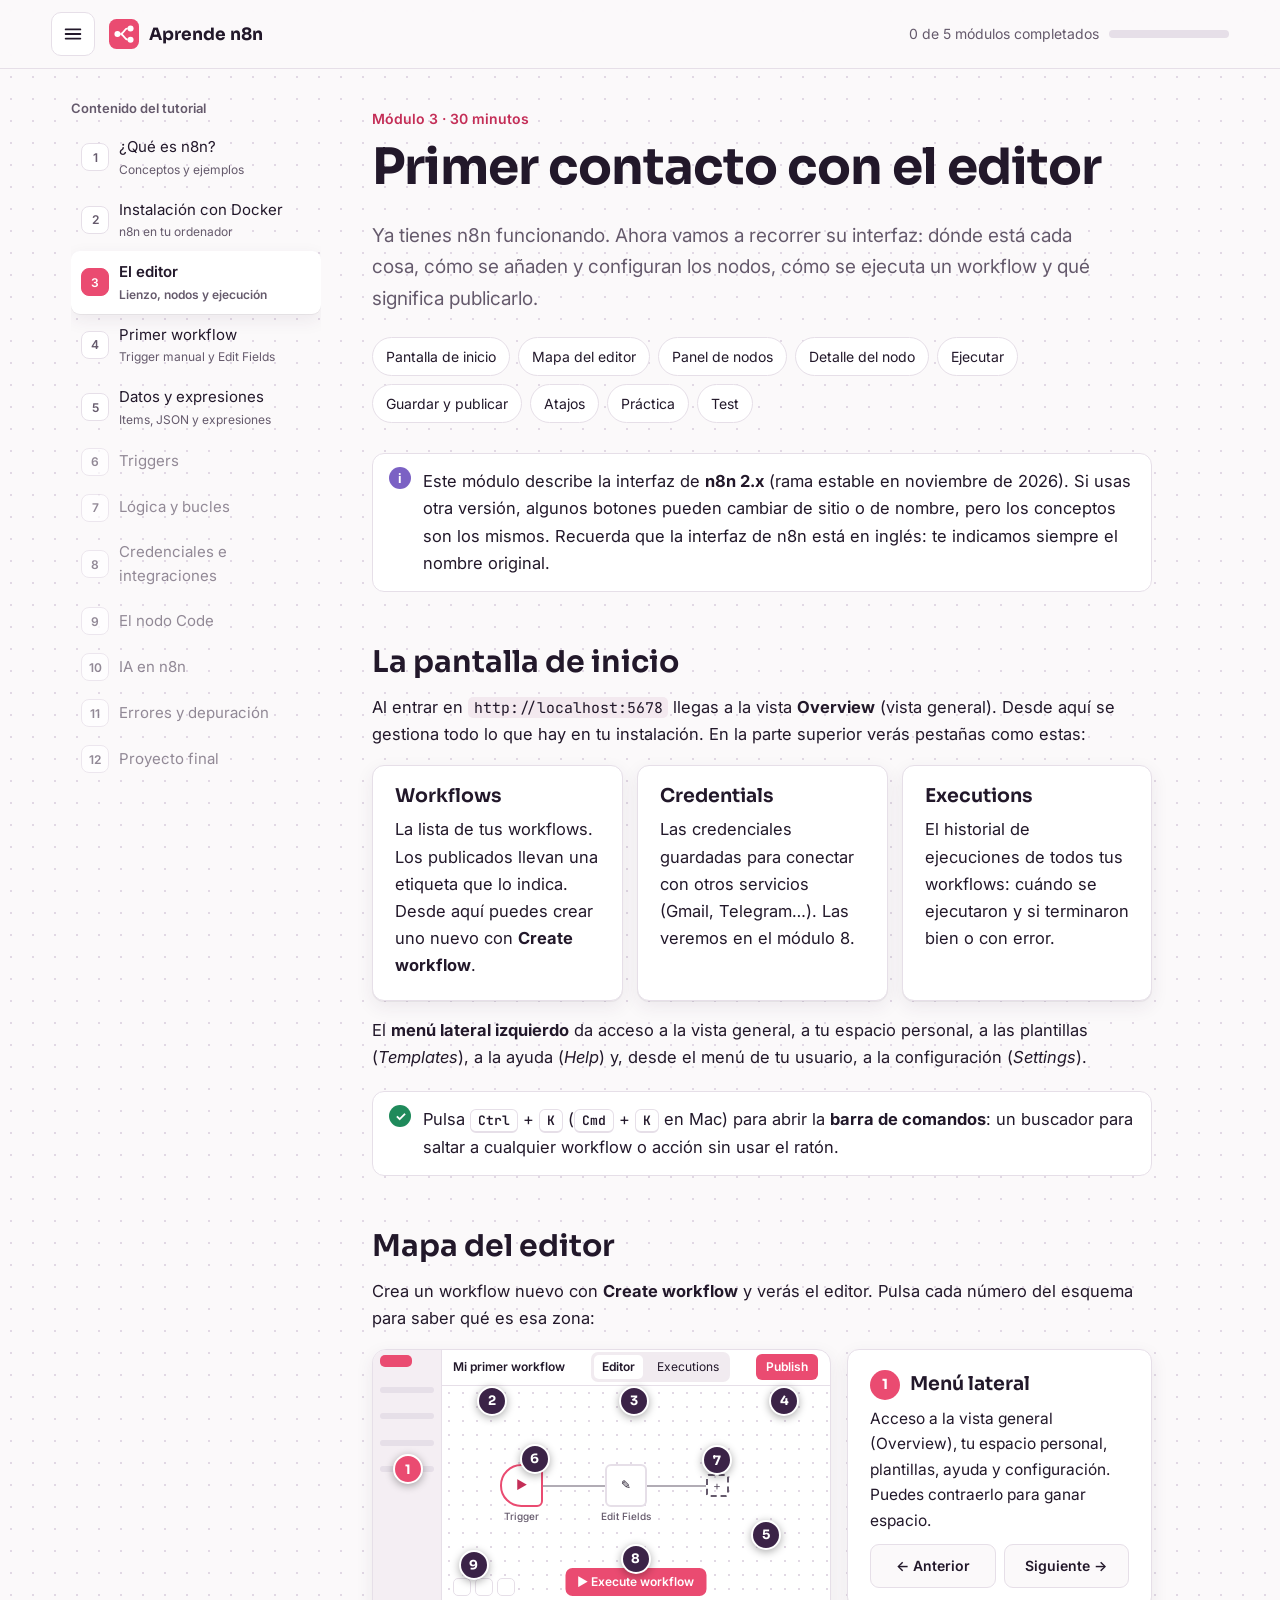
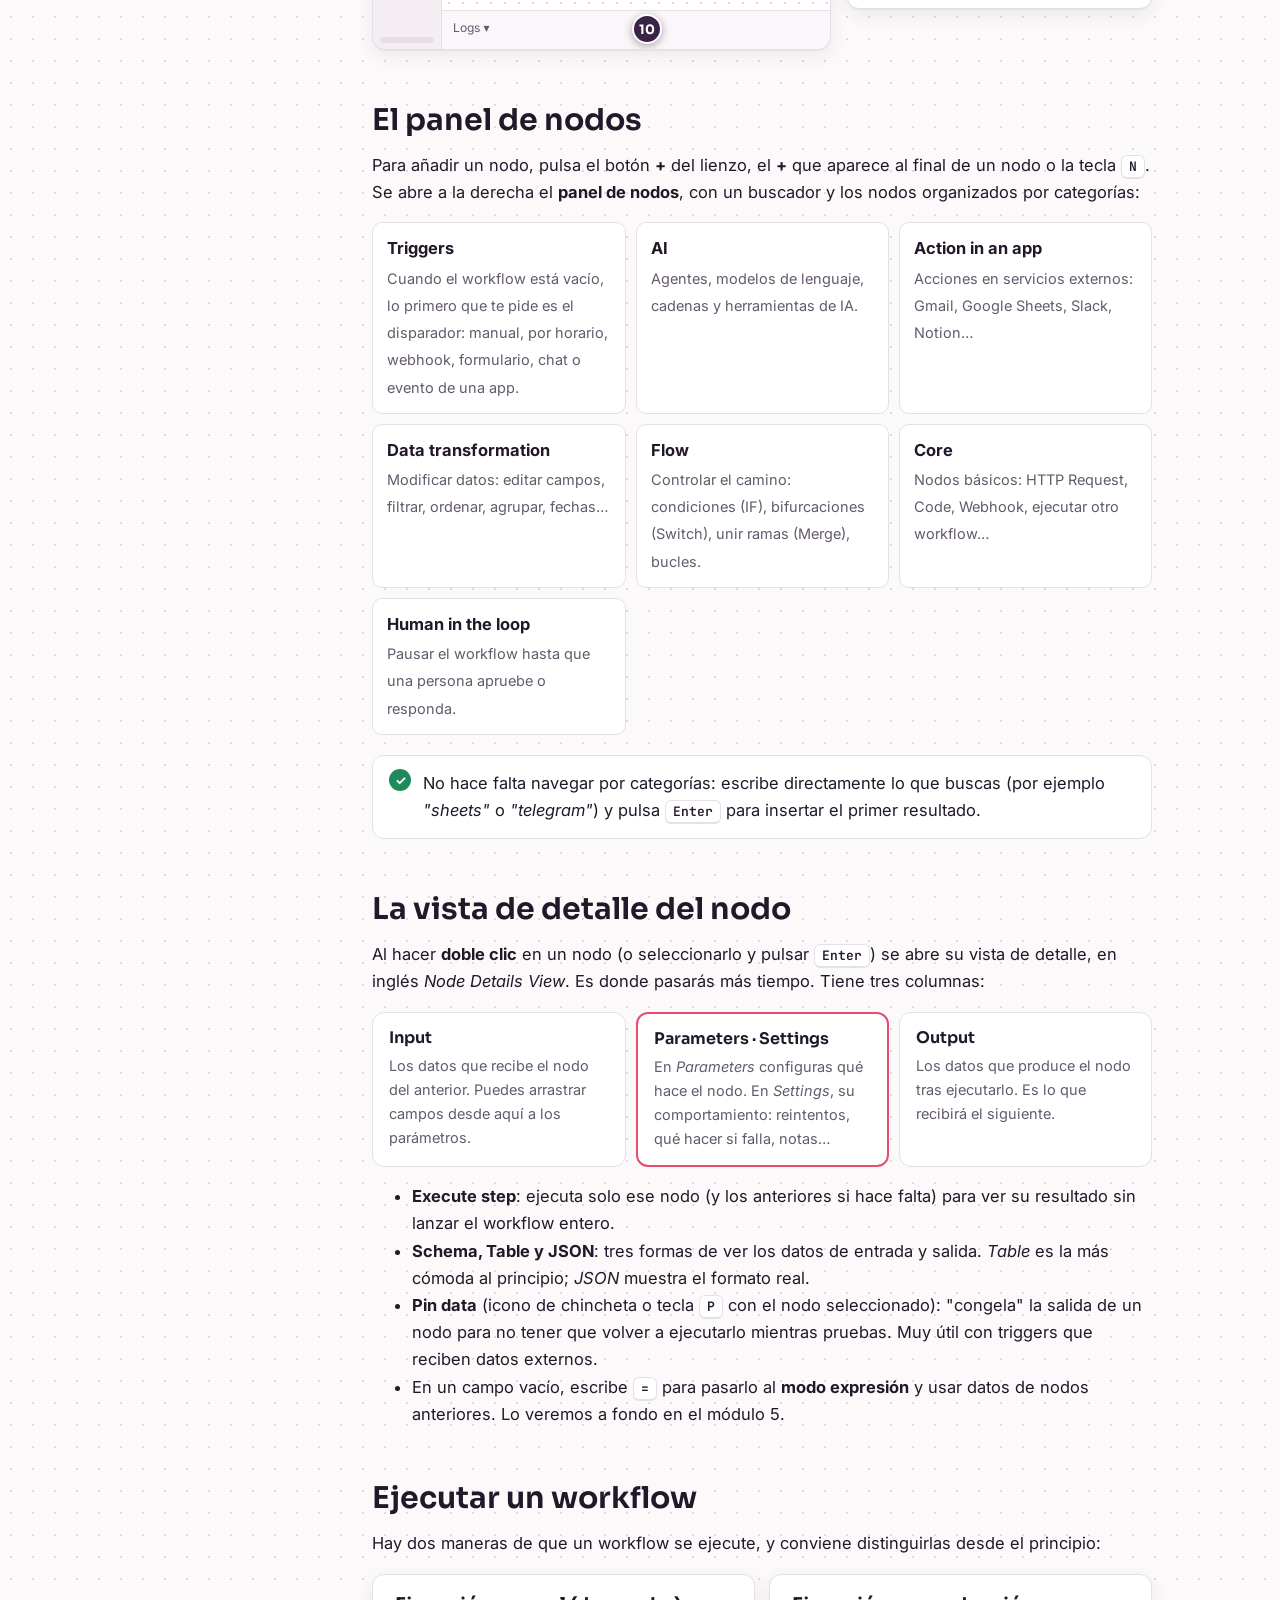
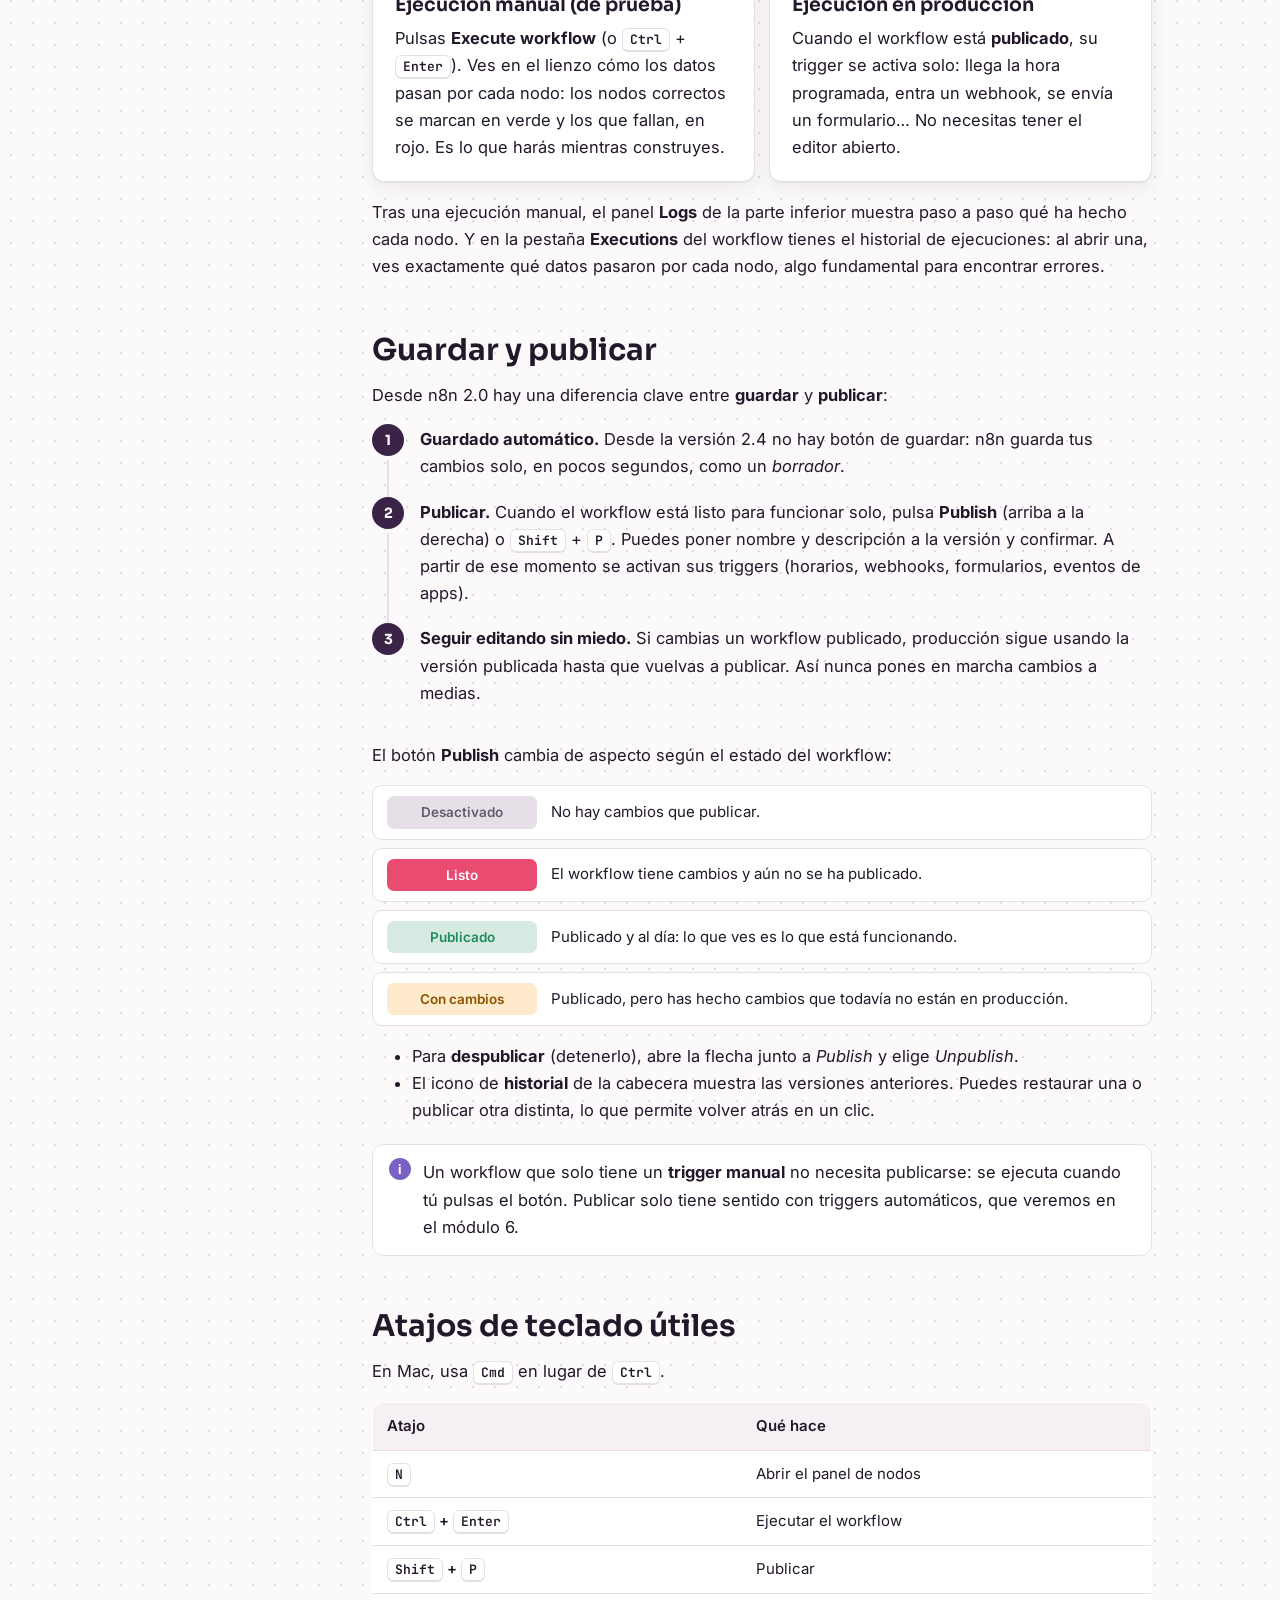
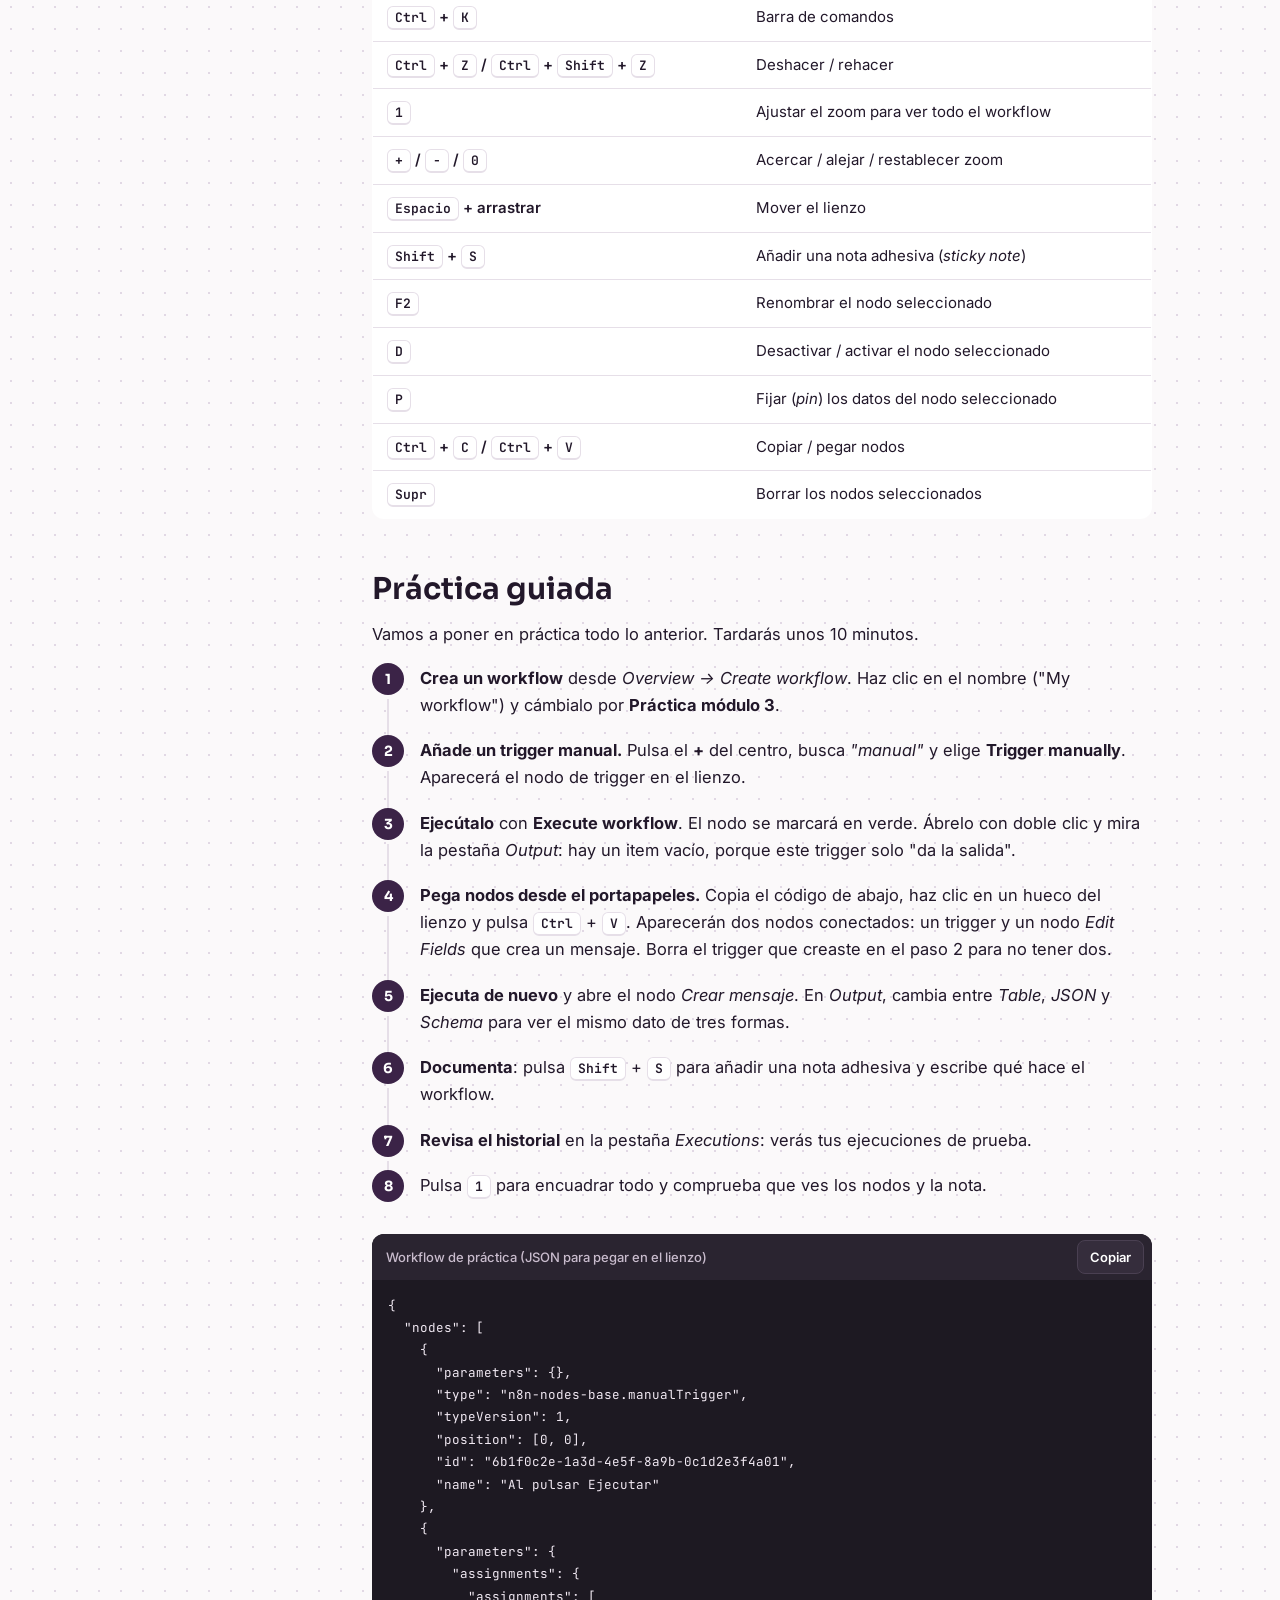
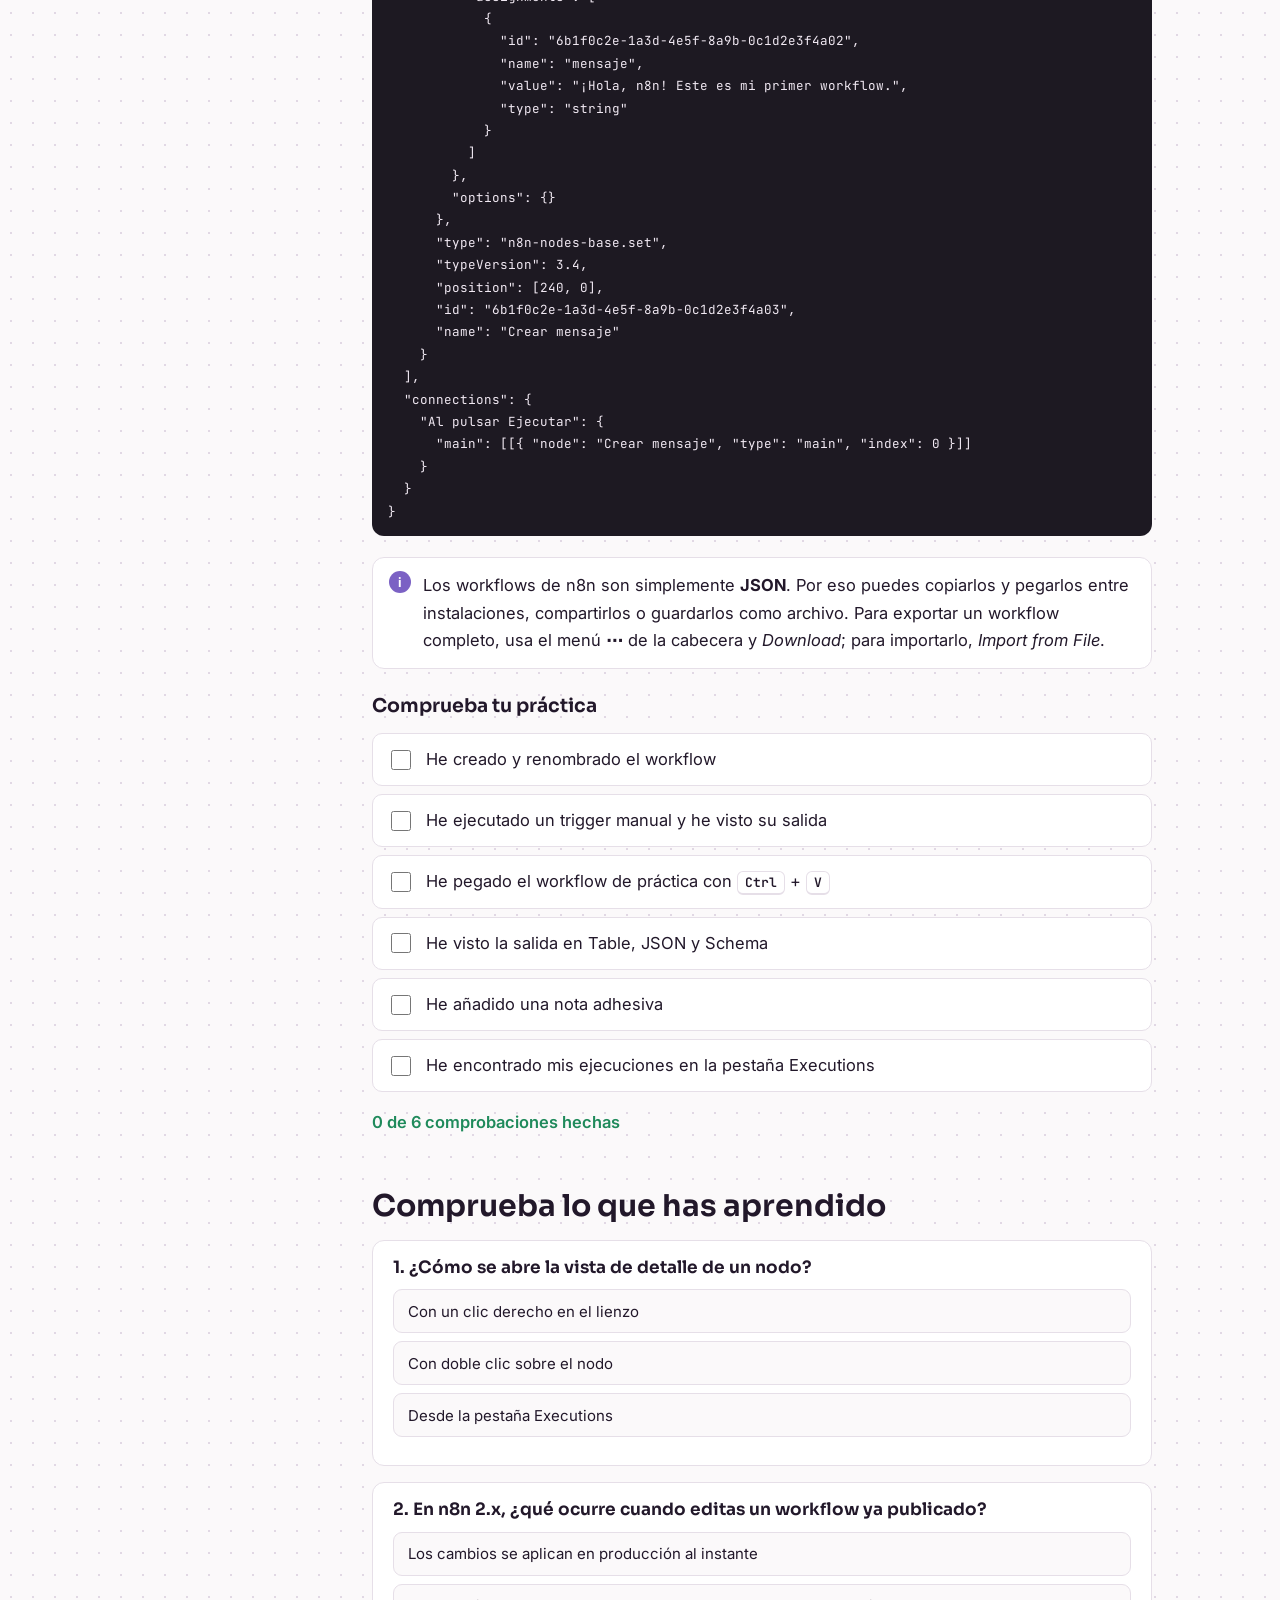
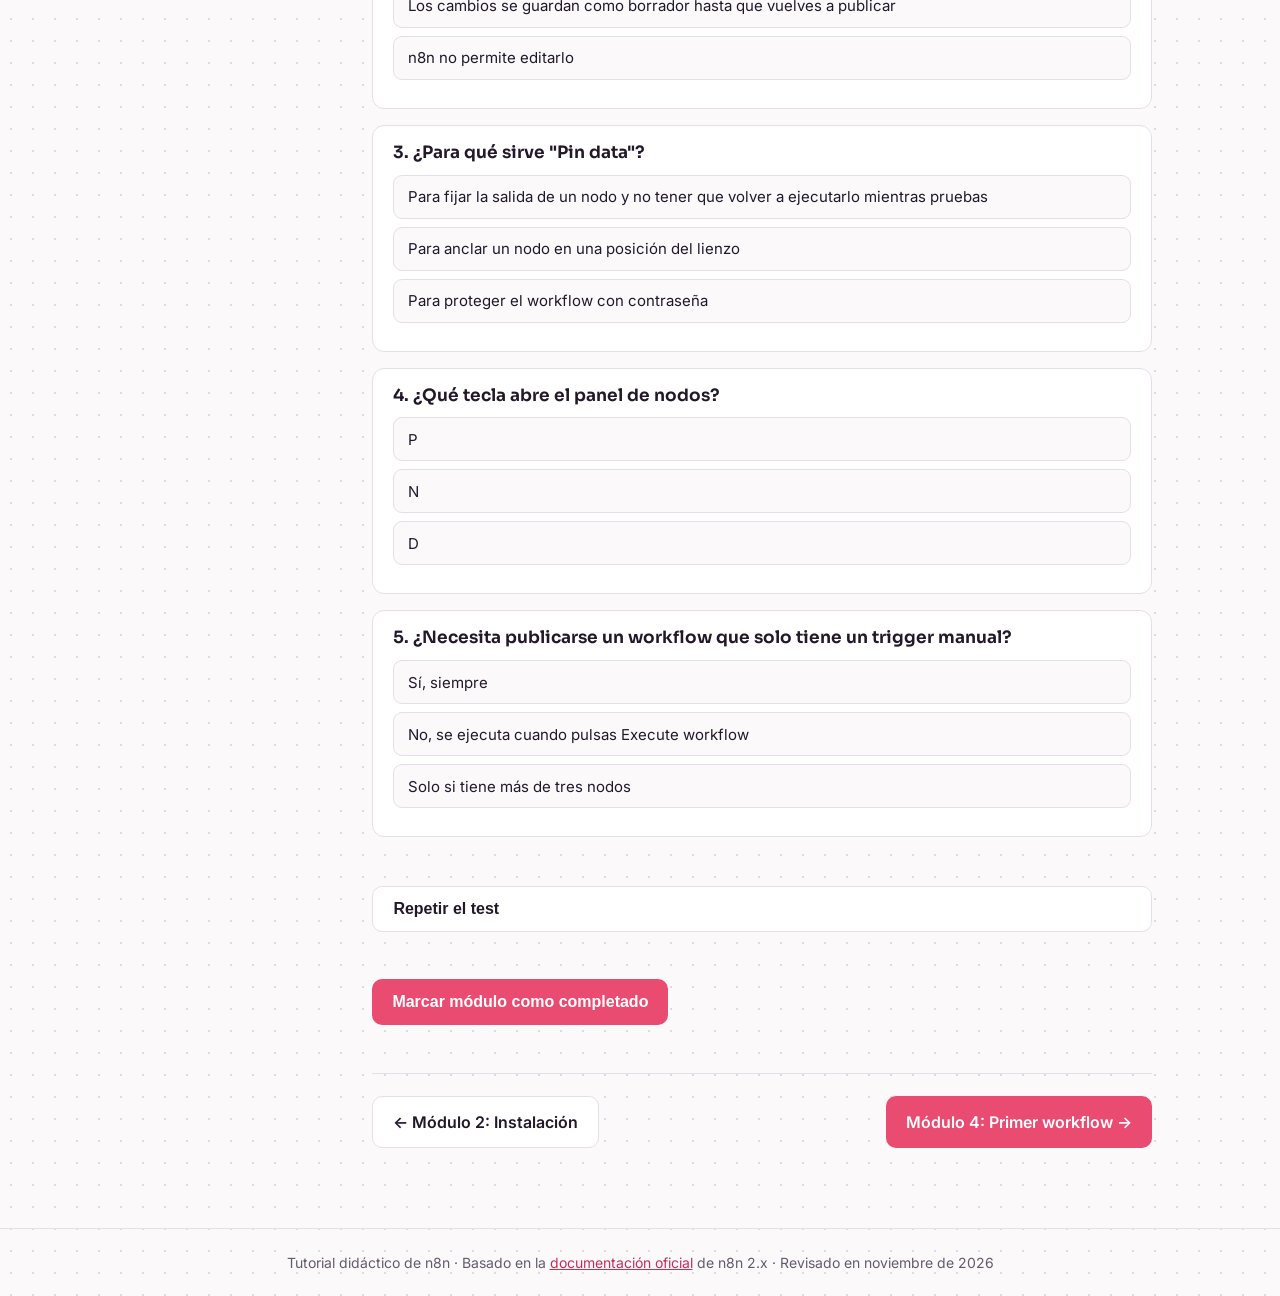
==== commit ec42b09d: "modulos 3, 4 y 5" ====
--- a/modulos/03-el-editor.html
+++ b/modulos/03-el-editor.html
@@ -190,7 +190,7 @@
     <div class="note info"><p>Los workflows de n8n son simplemente <strong>JSON</strong>. Por eso puedes copiarlos y pegarlos entre instalaciones, compartirlos o guardarlos como archivo. Para exportar un workflow completo, usa el menú <strong>⋯</strong> de la cabecera y <em>Download</em>; para importarlo, <em>Import from File</em>.</p></div>
 
     <h3>Comprueba tu práctica</h3>
-    <ul class="check" id="checklist">
+    <ul class="check" id="checklist" data-ok="¡Todo listo! Ya conoces el editor de n8n.">
       <li><label><input type="checkbox"><span>He creado y renombrado el workflow</span></label></li>
       <li><label><input type="checkbox"><span>He ejecutado un trigger manual y he visto su salida</span></label></li>
       <li><label><input type="checkbox"><span>He pegado el workflow de práctica con <kbd>Ctrl</kbd> + <kbd>V</kbd></span></label></li>
@@ -207,7 +207,7 @@
 
     <nav class="pager" aria-label="Navegación entre módulos">
       <a class="btn ghost" href="02-instalacion-docker.html">← Módulo 2: Instalación</a>
-      <a class="btn ghost" href="../index.html">Volver al índice</a>
+      <a class="btn" href="04-primer-workflow.html">Módulo 4: Primer workflow →</a>
     </nav>
   </main>
 </div>
--- a/css/estilos.css
+++ b/css/estilos.css
@@ -276,6 +276,79 @@
   .stack td:empty{display:none}
   .hero .fig{min-height:260px}
 }
+/* Módulo 4: simulador de Edit Fields */
+.sim{display:grid;grid-template-columns:minmax(0,1fr) minmax(0,1fr);gap:12px;margin:1em 0 1.2em;align-items:start}
+.sim>div{background:var(--panel);border:1px solid var(--line);border-radius:var(--r);padding:14px;min-width:0}
+.sim>.sim-par{border:2px solid var(--coral);grid-column:1/-1}
+.sim.fail>.sim-out{border-color:#d34a4a}
+.sim h4{margin:0 0 10px;font:650 15px "Sora",sans-serif}
+.sim pre{margin:0;background:var(--code-bg);color:var(--code-ink);border-radius:9px;padding:12px;font:13px/1.55 "JetBrains Mono",ui-monospace,monospace;overflow:auto;max-height:360px;white-space:pre}
+.sim-head,.sim-row{display:grid;grid-template-columns:minmax(0,1fr) 96px minmax(0,1.4fr) 38px;gap:6px}
+.sim-head{font-size:12.5px;font-weight:600;color:var(--muted);margin-bottom:4px}
+.sim-row{margin-bottom:8px}
+.sim input[type=text],.sim select{font:14px "Inter",sans-serif;padding:7px 9px;border:1.5px solid var(--line);border-radius:8px;background:var(--bg);color:var(--ink);min-height:40px;width:100%;min-width:0}
+.sim .vl,.sim .nm{font-family:"JetBrains Mono",ui-monospace,monospace;font-size:13px}
+.sim input[type=text]:focus,.sim select:focus{outline:2px solid var(--coral);outline-offset:1px;border-color:transparent}
+.sim-row.bad .vl{border-color:#d34a4a;background:color-mix(in srgb,#d34a4a 8%,var(--bg))}
+.sim .del{min-height:40px;border-radius:8px;border:1.5px solid var(--line);background:var(--bg);color:var(--muted);font-size:20px;line-height:1;cursor:pointer;padding:0}
+.sim .del:hover{border-color:#d34a4a;color:#d34a4a}
+.sim-btns{display:flex;gap:8px;flex-wrap:wrap;margin-top:4px}
+.btn.sm{min-height:40px;padding:8px 14px;font-size:14px}
+.sim-opts{display:grid;gap:4px;margin-top:12px;padding-top:12px;border-top:1px solid var(--line);font-size:14.5px}
+.sim-opts label{display:flex;gap:10px;align-items:center;cursor:pointer;min-height:36px}
+.sim-opts input{width:18px;height:18px;accent-color:var(--coral);flex:none}
+.sim-msg p{margin:10px 0 0;font-size:14px;line-height:1.45}
+.sim-msg .err{color:light-dark(#b42f2f,#ff8a8a);font-weight:600}
+.sim-msg .warn{color:light-dark(#8a5300,#ffcf85)}
+.sim-msg .ok{color:var(--ok);font-weight:600}
+@media(max-width:600px){
+  .sim{grid-template-columns:minmax(0,1fr)}
+  .sim-head{display:none}
+  .sim-row{grid-template-columns:minmax(0,1fr) 96px 40px;grid-template-areas:"n t d" "v v v";padding-bottom:8px;border-bottom:1px dashed var(--line)}
+  .sim .nm{grid-area:n}.sim .tp{grid-area:t}.sim .vl{grid-area:v}.sim .del{grid-area:d}
+}
+
+/* Módulo 5: items y laboratorio de expresiones */
+.items-demo{display:grid;grid-template-columns:minmax(0,1fr) auto minmax(0,1fr);gap:16px;align-items:center;margin:1em 0 1.3em;padding:18px;border-radius:var(--r);background:var(--panel);border:1px solid var(--line)}
+.items-demo h4{margin:0 0 8px;font:650 14.5px "Sora",sans-serif;color:var(--muted)}
+.items-demo .col{display:grid;gap:8px}
+.items-demo .it{display:block;padding:8px 12px;border-radius:9px;border:1.5px solid var(--line);background:var(--bg);font-size:14.5px}
+.items-demo .it.ok{border-color:color-mix(in srgb,var(--ok) 55%,var(--line))}
+.items-demo .nd-box{display:grid;place-items:center;text-align:center;width:96px;height:96px;border-radius:18px;border:2px solid var(--coral);background:var(--bg);font:650 15px "Sora",sans-serif;box-shadow:var(--sh)}
+.items-demo .nd-box small{font:500 12px "Inter",sans-serif;color:var(--muted)}
+.lab{display:grid;grid-template-columns:minmax(0,1fr) minmax(0,1.2fr);gap:12px;margin:1em 0 .6em;align-items:start}
+.lab>div{background:var(--panel);border:1px solid var(--line);border-radius:var(--r);padding:14px;min-width:0}
+.lab>.lab-ex{border:2px solid var(--coral)}
+.lab h4{margin:0 0 8px;font:650 15px "Sora",sans-serif;display:flex;gap:8px;align-items:center;flex-wrap:wrap}
+.lab-ex h4:not(:first-child){margin-top:14px}
+.lab pre{margin:0;background:var(--code-bg);color:var(--code-ink);border-radius:9px;padding:12px;font:13px/1.55 "JetBrains Mono",ui-monospace,monospace;overflow:auto;max-height:330px;white-space:pre}
+.lab-items{display:flex;gap:6px;margin-bottom:8px;flex-wrap:wrap}
+.lab-items button{font:600 13.5px "Inter",sans-serif;padding:7px 12px;border-radius:8px;border:1.5px solid var(--line);background:var(--bg);color:var(--ink);cursor:pointer;min-height:38px}
+.lab-items button[aria-pressed=true]{background:var(--coral);border-color:var(--coral);color:#fff}
+.lab-otros{margin-top:10px;font-size:14px}
+.lab-otros summary{cursor:pointer;font-weight:600;min-height:32px}
+.lab-otros pre{white-space:pre-wrap;overflow-wrap:anywhere;margin-top:6px}
+.lab label{display:block}
+.lab textarea{width:100%;font:14px/1.5 "JetBrains Mono",ui-monospace,monospace;padding:10px 12px;border-radius:9px;border:1.5px solid var(--line);background:var(--bg);color:var(--ink);resize:vertical;min-height:84px}
+.lab textarea:focus{outline:2px solid var(--coral);outline-offset:1px;border-color:transparent}
+.lab .tipo{font:600 12px "Inter",sans-serif;padding:3px 8px;border-radius:6px;background:color-mix(in srgb,var(--ok) 16%,var(--panel));color:var(--ok)}
+.lab.fail .tipo{background:color-mix(in srgb,#d34a4a 14%,var(--panel));color:light-dark(#b42f2f,#ff8a8a)}
+.lab-res{font:14px/1.5 "JetBrains Mono",ui-monospace,monospace;padding:10px 12px;border-radius:9px;background:color-mix(in srgb,var(--ok) 9%,var(--bg));border:1.5px solid color-mix(in srgb,var(--ok) 40%,var(--line));white-space:pre-wrap;overflow-wrap:anywhere;min-height:44px;max-height:220px;overflow:auto}
+.lab-res.undef{background:color-mix(in srgb,var(--amber) 12%,var(--bg));border-color:color-mix(in srgb,var(--amber) 55%,var(--line))}
+.lab.fail .lab-res{background:color-mix(in srgb,#d34a4a 9%,var(--bg));border-color:#d34a4a;color:light-dark(#b42f2f,#ff9a9a)}
+.lab-todos{list-style:none;padding:0;margin:0;display:grid;gap:6px}
+.lab-todos li{display:grid;grid-template-columns:62px minmax(0,1fr);gap:8px;align-items:baseline;padding:6px 10px;border-radius:8px;border:1px solid var(--line);font-size:13.5px}
+.lab-todos li span{font-weight:600;color:var(--muted)}
+.lab-todos li code{white-space:pre-wrap;overflow-wrap:anywhere;background:none;padding:0}
+.lab-todos li.cur{border-color:var(--coral);box-shadow:inset 3px 0 0 var(--coral)}
+.lab-todos li.bad code{color:light-dark(#b42f2f,#ff8a8a)}
+.lab-chips-t{margin:.6em 0 .4em;font-weight:600}
+.lab-chips{display:flex;flex-wrap:wrap;gap:6px;margin-bottom:1em}
+.lab-chips button{font:12.5px/1.35 "JetBrains Mono",ui-monospace,monospace;text-align:left;padding:7px 10px;border-radius:8px;border:1.5px solid var(--line);background:var(--panel);color:var(--ink);cursor:pointer;min-height:36px;max-width:100%;overflow-wrap:anywhere}
+.lab-chips button:hover{border-color:var(--coral)}
+@media(max-width:900px){.lab{grid-template-columns:minmax(0,1fr)}.lab>.lab-ex{order:-1}}
+@media(max-width:600px){.items-demo{grid-template-columns:minmax(0,1fr);justify-items:stretch}.items-demo .mid{display:grid;place-items:center}.items-demo .nd-box{width:auto;height:auto;padding:10px 18px}}
+
 @media(prefers-reduced-motion:reduce){
   html{scroll-behavior:auto}
   .wire::after,.pulse{animation:none!important;opacity:1;left:calc(50% - 5px)}
